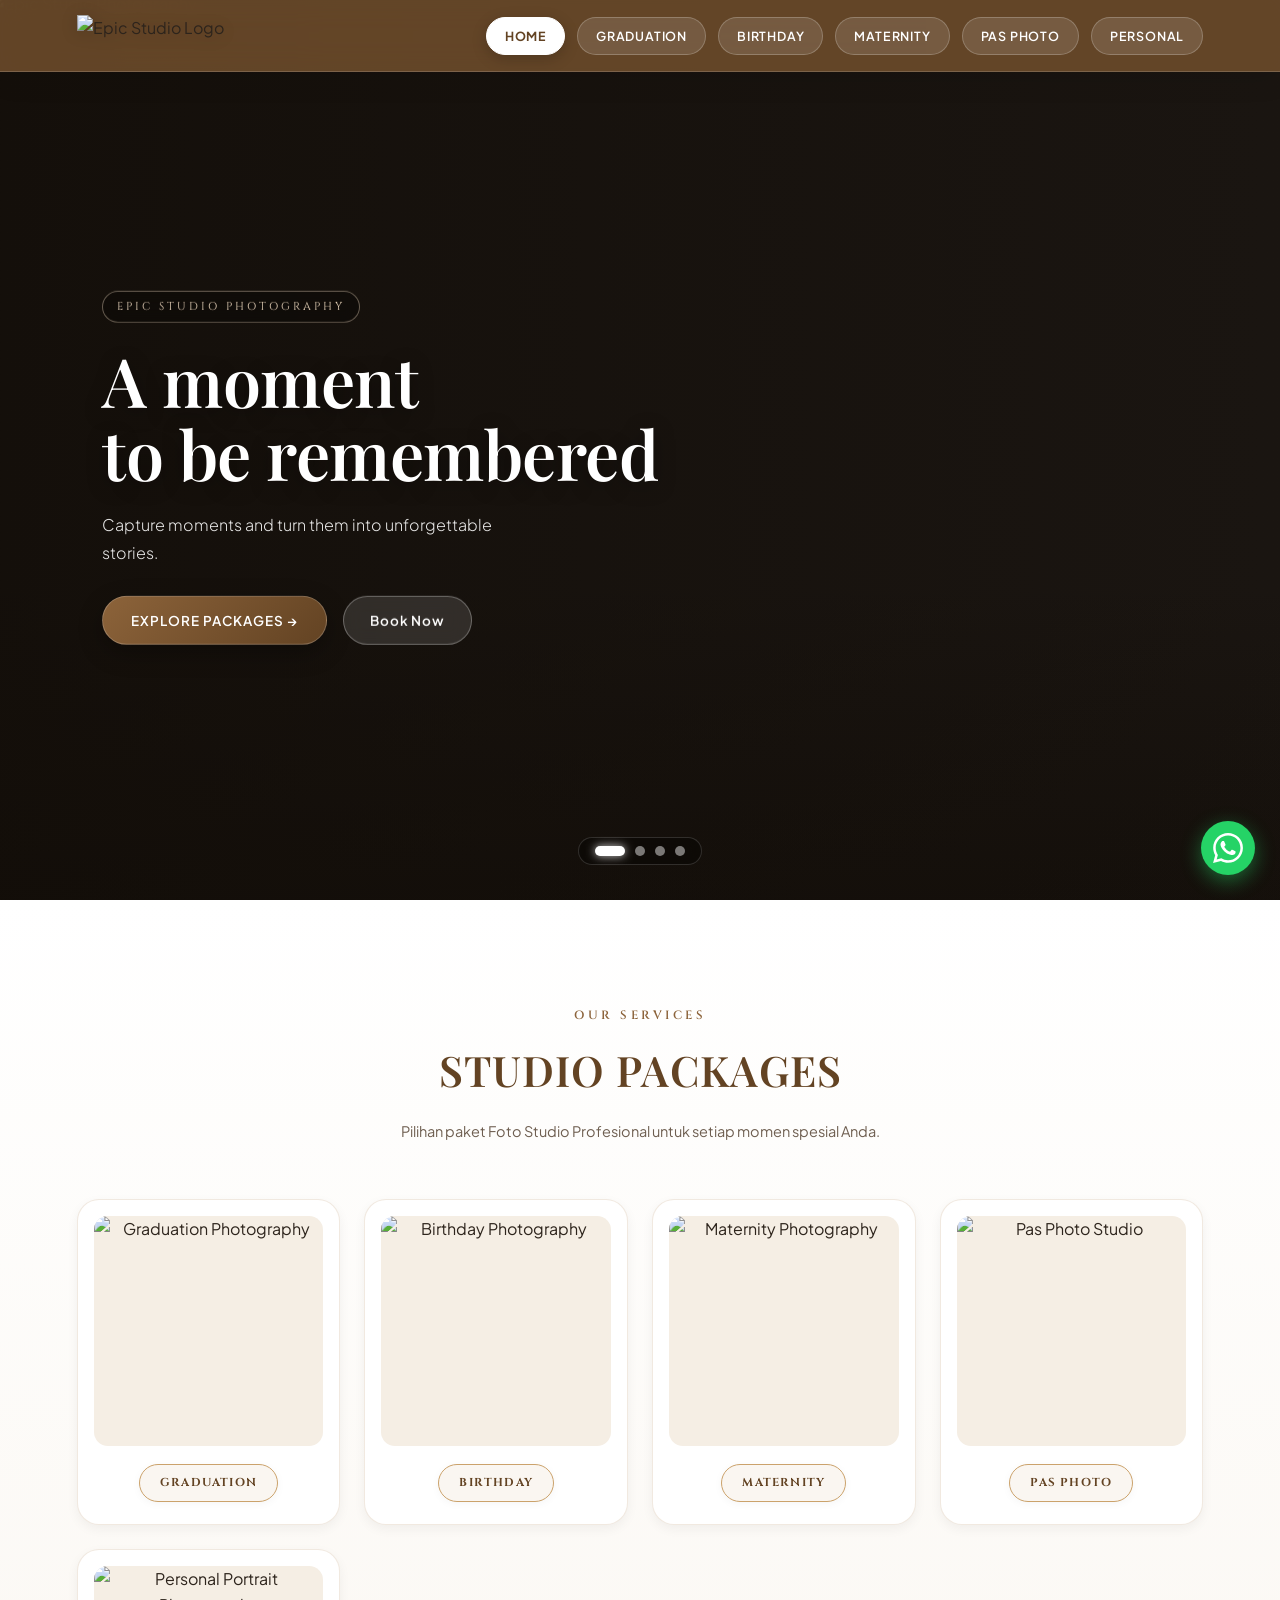
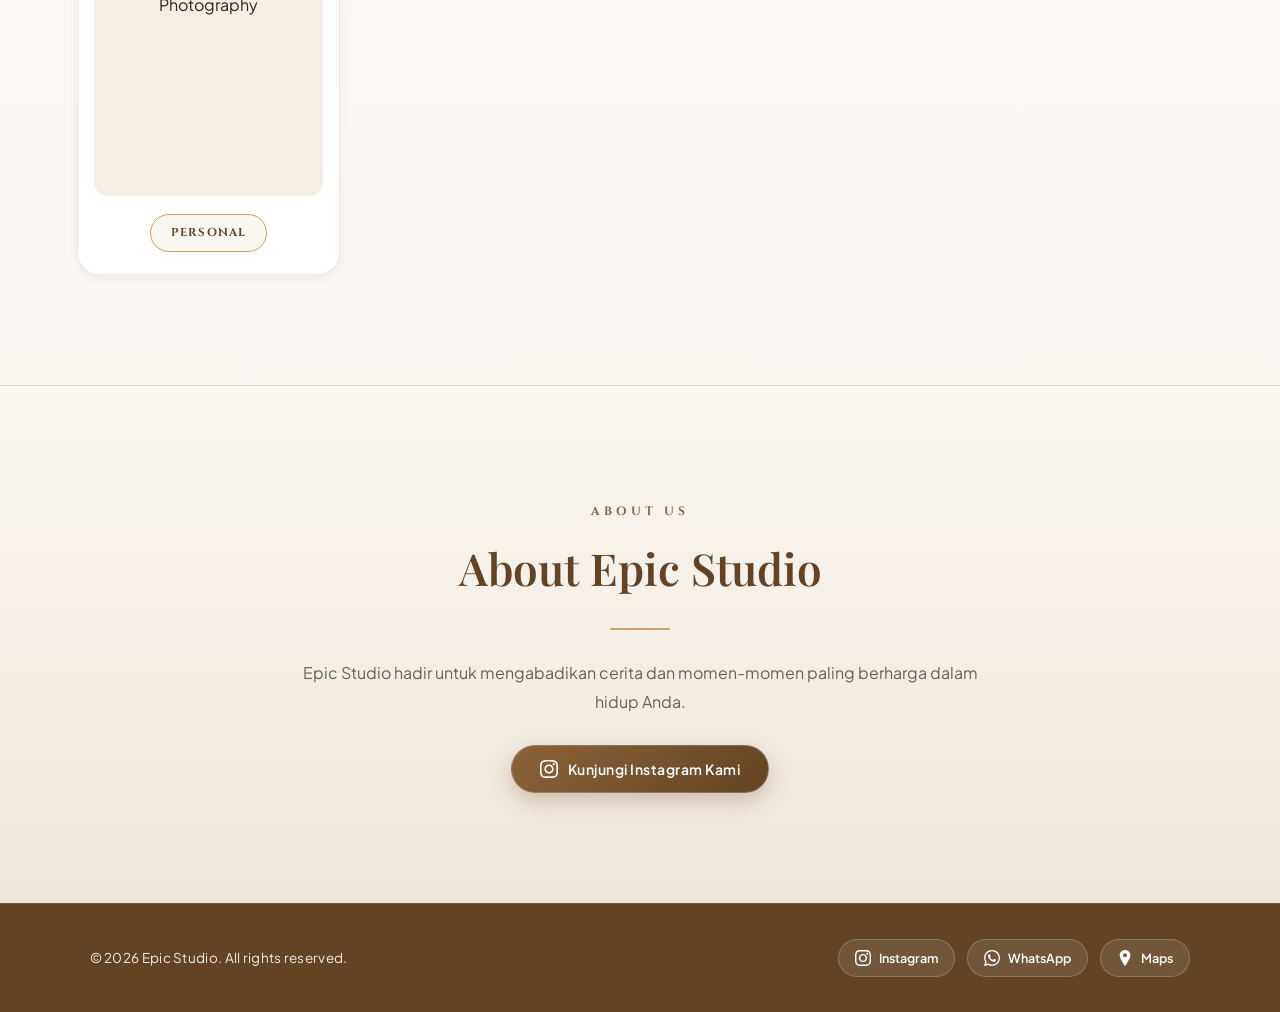
==== index.html @ cce6a560 "Add files via upload" ====
﻿<!DOCTYPE html>
<html lang="id">

<head>
    <meta charset="UTF-8">
    <meta name="viewport" content="width=device-width, initial-scale=1.0">
    <meta name="google-site-verification" content="aX9YsaEsl6pCeYQl7fsDy3lhD_GGkfgKErRzIYAgVcs" />
    <title>Epic Studio — Timeless Photography & Portraits</title>

    <!-- Google Fonts -->
    <link rel="preconnect" href="https://fonts.googleapis.com">
    <link rel="preconnect" href="https://fonts.gstatic.com" crossorigin>
    <link href="https://fonts.googleapis.com/css2?family=Cinzel:wght@400;600;700&family=Playfair+Display:ital,wght@0,400;0,600;0,700;1,400&family=Plus+Jakarta+Sans:wght@300;400;500;600;700&display=swap" rel="stylesheet">

    <link rel="stylesheet" href="style.css">
</head>

<body>

    <!-- ================= HEADER / TASKBAR ================= -->
    <header class="header" id="mainHeader">

        <div class="logo">
            <a href="index.html"><img src="source/putih.png" alt="Epic Studio Logo"></a>
        </div>

        <button class="menu-toggle" id="menuToggle" aria-label="Toggle navigation" aria-expanded="false">
            <span class="bar"></span>
            <span class="bar"></span>
            <span class="bar"></span>
        </button>

        <nav class="nav" id="mainNav">
            <a href="index.html" class="active">Home</a>
            <a href="graduation.html">Graduation</a>
            <a href="birthday.html">Birthday</a>
            <a href="maternity.html">Maternity</a>
            <a href="pasphoto.html">Pas Photo</a>
            <a href="personal.html">Personal</a>
        </nav>

    </header>


    <!-- ================= HERO SLIDER ================= -->
    <section class="hero" id="home">

        <div class="slider" id="slider">

            <!-- SLIDE 1 -->
            <div class="slide">
                <img src="source/1.JPG" alt="Epic Studio Photography">
                <div class="hero-content">
                    <span class="hero-badge">Epic Studio Photography</span>
                    <h1>A moment<br>to be remembered</h1>
                    <p>Capture moments and turn them into unforgettable stories.</p>
                    <div class="hero-actions">
                        <a href="#packages" class="btn-hero-primary">Explore Packages →</a>
                        <a href="https://wa.me/6289503138142" target="_blank" rel="noopener noreferrer" class="btn-hero-secondary">Book Now</a>
                    </div>
                </div>
            </div>

            <!-- SLIDE 2 -->
            <div class="slide">
                <img src="source/2.jpg" alt="Wedding & Maternity Photography">
                <div class="hero-content">
                    <span class="hero-badge">Epic Studio Photography</span>
                    <h1>Your <br>beautiful moments <br>will be captured.</h1>
                    <p>Moments one doesn't want to forget.</p>
                    <div class="hero-actions">
                        <a href="#packages" class="btn-hero-primary">Explore Packages →</a>
                        <a href="https://wa.me/6289503138142" target="_blank" rel="noopener noreferrer" class="btn-hero-secondary">Book Now</a>
                    </div>
                </div>
            </div>

            <!-- SLIDE 3 -->
            <div class="slide">
                <img src="source/3.jpg" alt="Family & Birthday Photography">
                <div class="hero-content">
                    <span class="hero-badge">Epic Studio Photography</span>
                    <h1>Every Moment<br>Has A Story</h1>
                    <p>Turn your moments into an unforgettable story.</p>
                    <div class="hero-actions">
                        <a href="#packages" class="btn-hero-primary">Explore Packages →</a>
                        <a href="https://wa.me/6289503138142" target="_blank" rel="noopener noreferrer" class="btn-hero-secondary">Book Now</a>
                    </div>
                </div>
            </div>

            <!-- SLIDE 4 -->
            <div class="slide">
                <img src="source/wisuda/2.jpg" alt="Graduation & Group Photography">
                <div class="hero-content">
                    <span class="hero-badge">Epic Studio Photography</span>
                    <h1>Memories<br>that will <br>last forever</h1>
                    <p>Capture every meaningful event perfectly.</p>
                    <div class="hero-actions">
                        <a href="#packages" class="btn-hero-primary">Explore Packages →</a>
                        <a href="https://wa.me/6289503138142" target="_blank" rel="noopener noreferrer" class="btn-hero-secondary">Book Now</a>
                    </div>
                </div>
            </div>

        </div>

        <!-- SLIDER DOTS -->
        <div class="dots">
            <button class="dot active" onclick="goToSlide(0)" aria-label="Slide 1"></button>
            <button class="dot" onclick="goToSlide(1)" aria-label="Slide 2"></button>
            <button class="dot" onclick="goToSlide(2)" aria-label="Slide 3"></button>
            <button class="dot" onclick="goToSlide(3)" aria-label="Slide 4"></button>
        </div>

    </section>


    <!-- ================= STUDIO PACKAGES ================= -->
    <section class="packages" id="packages">

        <div class="section-header">
            <span class="section-tag">Our Services</span>
            <h2 class="section-title">STUDIO PACKAGES</h2>
            <p class="section-desc">Pilihan paket Foto Studio Profesional untuk setiap momen spesial Anda.</p>
        </div>

        <div class="package-grid">

            <!-- 1. GRADUATION -->
            <a href="graduation.html" class="package-card">
                <div class="package-image">
                    <img src="source/GRADUATION/1.jpg" alt="Graduation Photography">
                </div>
                <span class="package-name">GRADUATION</span>
            </a>

            <!-- 2. BIRTHDAY -->
            <a href="birthday.html" class="package-card">
                <div class="package-image">
                    <img src="source/BIRTHDAY/DSC00612.JPG" alt="Birthday Photography">
                </div>
                <span class="package-name">BIRTHDAY</span>
            </a>

            <!-- 3. MATERNITY -->
            <a href="maternity.html" class="package-card">
                <div class="package-image">
                    <img src="source/maternity/8.jpg" alt="Maternity Photography">
                </div>
                <span class="package-name">MATERNITY</span>
            </a>

            <!-- 4. PAS PHOTO -->
            <a href="pasphoto.html" class="package-card">
                <div class="package-image">
                    <img src="source/PAS PHOTO/igor merah.jpg" alt="Pas Photo Studio">
                </div>
                <span class="package-name">PAS PHOTO</span>
            </a>

            <!-- 5. PERSONAL -->
            <a href="personal.html" class="package-card">
                <div class="package-image">
                    <img src="source/PERSONAL/DSC08382.jpg" alt="Personal Portrait Photography">
                </div>
                <span class="package-name">PERSONAL</span>
            </a>

        </div>

    </section>


    <!-- ================= ABOUT ================= -->
    <section class="about" id="about">

        <span class="about-badge">About Us</span>
        <h2>About Epic Studio</h2>
        <div class="about-divider"></div>

        <p>
            Epic Studio hadir untuk mengabadikan cerita dan momen-momen paling berharga dalam hidup Anda.
        </p>

        <a href="https://www.instagram.com/epicstudiophoto/" target="_blank" rel="noopener noreferrer" class="btn-about-ig" title="Kunjungi Instagram Epic Studio">
            <svg viewBox="0 0 24 24">
                <path d="M12 2.163c3.204 0 3.584.012 4.85.07 3.252.148 4.771 1.691 4.919 4.919.058 1.265.069 1.645.069 4.849 0 3.205-.012 3.584-.069 4.849-.149 3.225-1.664 4.771-4.919 4.919-1.266.058-1.644.07-4.85.07-3.204 0-3.584-.012-4.849-.07-3.26-.149-4.771-1.699-4.919-4.92-.058-1.265-.07-1.644-.07-4.849 0-3.204.013-3.583.07-4.849.149-3.227 1.664-4.771 4.919-4.919 1.266-.057 1.645-.069 4.849-.069zm0-2.163c-3.259 0-3.667.014-4.947.072-4.358.2-6.78 2.618-6.98 6.98-.059 1.281-.073 1.689-.073 4.948 0 3.259.014 3.668.072 4.948.2 4.358 2.618 6.78 6.98 6.98 1.281.058 1.689.072 4.948.072 3.259 0 3.668-.014 4.948-.072 4.354-.2 6.782-2.618 6.979-6.98.059-1.28.073-1.689.073-4.948 0-3.259-.014-3.667-.072-4.947-.196-4.354-2.617-6.78-6.979-6.98-1.281-.059-1.69-.073-4.949-.073zm0 5.838c-3.403 0-6.162 2.759-6.162 6.162s2.759 6.163 6.162 6.163 6.162-2.759 6.162-6.163c0-3.403-2.759-6.162-6.162-6.162zm0 10.162c-2.209 0-4-1.79-4-4 0-2.209 1.791-4 4-4s4 1.791 4 4c0 2.21-1.791 4-4 4zm6.406-11.845c-.796 0-1.441.645-1.441 1.44s.645 1.44 1.441 1.44c.795 0 1.439-.645 1.439-1.44s-.644-1.44-1.439-1.44z"/>
            </svg>
            <span>Kunjungi Instagram Kami</span>
        </a>
    </section>


    <!-- ================= FOOTER ================= -->
    <footer id="contact">

        <div class="footer-copy">
            © 2026 Epic Studio. All rights reserved.
        </div>

        <div class="footer-socials">
            <a href="https://www.instagram.com/epicstudiophoto/" target="_blank" rel="noopener noreferrer" class="footer-link" title="Kunjungi Instagram Epic Studio">
                <svg class="footer-icon" viewBox="0 0 24 24">
                    <path d="M12 2.163c3.204 0 3.584.012 4.85.07 3.252.148 4.771 1.691 4.919 4.919.058 1.265.069 1.645.069 4.849 0 3.205-.012 3.584-.069 4.849-.149 3.225-1.664 4.771-4.919 4.919-1.266.058-1.644.07-4.85.07-3.204 0-3.584-.012-4.849-.07-3.26-.149-4.771-1.699-4.919-4.92-.058-1.265-.07-1.644-.07-4.849 0-3.204.013-3.583.07-4.849.149-3.227 1.664-4.771 4.919-4.919 1.266-.057 1.645-.069 4.849-.069zm0-2.163c-3.259 0-3.667.014-4.947.072-4.358.2-6.78 2.618-6.98 6.98-.059 1.281-.073 1.689-.073 4.948 0 3.259.014 3.668.072 4.948.2 4.358 2.618 6.78 6.98 6.98 1.281.058 1.689.072 4.948.072 3.259 0 3.668-.014 4.948-.072 4.354-.2 6.782-2.618 6.979-6.98.059-1.28.073-1.689.073-4.948 0-3.259-.014-3.667-.072-4.947-.196-4.354-2.617-6.78-6.979-6.98-1.281-.059-1.69-.073-4.949-.073zm0 5.838c-3.403 0-6.162 2.759-6.162 6.162s2.759 6.163 6.162 6.163 6.162-2.759 6.162-6.163c0-3.403-2.759-6.162-6.162-6.162zm0 10.162c-2.209 0-4-1.79-4-4 0-2.209 1.791-4 4-4s4 1.791 4 4c0 2.21-1.791 4-4 4zm6.406-11.845c-.796 0-1.441.645-1.441 1.44s.645 1.44 1.441 1.44c.795 0 1.439-.645 1.439-1.44s-.644-1.44-1.439-1.44z"/>
                </svg>
                <span>Instagram</span>
            </a>

            <a href="https://wa.me/6289503138142" target="_blank" rel="noopener noreferrer" class="footer-link" title="Chat WhatsApp Epic Studio">
                <svg class="footer-icon" viewBox="0 0 24 24">
                    <path d="M.057 24l1.687-6.163c-1.041-1.804-1.588-3.849-1.587-5.946.003-6.556 5.338-11.891 11.893-11.891 3.181.001 6.167 1.24 8.413 3.488 2.245 2.248 3.481 5.236 3.48 8.414-.003 6.557-5.338 11.892-11.893 11.892-1.99-.001-3.951-.5-5.688-1.448l-6.305 1.654zm6.597-3.807c1.676.995 3.276 1.591 5.392 1.592 5.448 0 9.886-4.434 9.889-9.885.002-5.462-4.415-9.89-9.881-9.892-5.452 0-9.887 4.434-9.889 9.884-.001 2.225.651 3.891 1.746 5.634l-.999 3.648 3.742-.981zm11.387-5.464c-.074-.124-.272-.198-.57-.347-.297-.149-1.758-.868-2.031-.967-.272-.099-.47-.149-.669.149-.198.297-.768.967-.941 1.165-.173.198-.347.223-.644.074-.297-.149-1.255-.462-2.39-1.475-.883-.788-1.48-1.761-1.653-2.059-.173-.297-.018-.458.13-.606.134-.133.297-.347.446-.521.151-.172.2-.296.3-.495.099-.198.05-.372-.025-.521-.075-.148-.669-1.611-.916-2.206-.242-.579-.487-.501-.669-.51l-.57-.01c-.198 0-.52.074-.792.372s-1.04 1.016-1.04 2.479 1.065 2.876 1.213 3.074c.149.198 2.095 3.2 5.076 4.487.709.306 1.263.489 1.694.626.712.226 1.36.194 1.872.118.571-.085 1.758-.719 2.006-1.413.248-.695.248-1.29.173-1.414z"/>
                </svg>
                <span>WhatsApp</span>
            </a>

            <a href="https://maps.google.com/?q=Epic+Studio" target="_blank" rel="noopener noreferrer" class="footer-link" title="Lihat Lokasi di Google Maps">
                <svg class="footer-icon" viewBox="0 0 24 24">
                    <path d="M12 0C7.802 0 4 3.403 4 7.602c0 4.885 7.031 15.197 7.33 15.628.172.247.449.395.745.395s.573-.148.745-.395c.299-.431 7.33-10.743 7.33-15.628C20 3.403 16.198 0 12 0zm0 11c-1.657 0-3-1.343-3-3s1.343-3 3-3 3 1.343 3 3-1.343 3-3 3z"/>
                </svg>
                <span>Maps</span>
            </a>
        </div>

    </footer>


    <!-- ================= FLOATING WHATSAPP BUTTON ================= -->
    <a href="https://wa.me/6289503138142" target="_blank" rel="noopener noreferrer" class="floating-wa" title="Hubungi Kami via WhatsApp">
        <svg viewBox="0 0 24 24">
            <path d="M.057 24l1.687-6.163c-1.041-1.804-1.588-3.849-1.587-5.946.003-6.556 5.338-11.891 11.893-11.891 3.181.001 6.167 1.24 8.413 3.488 2.245 2.248 3.481 5.236 3.48 8.414-.003 6.557-5.338 11.892-11.893 11.892-1.99-.001-3.951-.5-5.688-1.448l-6.305 1.654zm6.597-3.807c1.676.995 3.276 1.591 5.392 1.592 5.448 0 9.886-4.434 9.889-9.885.002-5.462-4.415-9.89-9.881-9.892-5.452 0-9.887 4.434-9.889 9.884-.001 2.225.651 3.891 1.746 5.634l-.999 3.648 3.742-.981zm11.387-5.464c-.074-.124-.272-.198-.57-.347-.297-.149-1.758-.868-2.031-.967-.272-.099-.47-.149-.669.149-.198.297-.768.967-.941 1.165-.173.198-.347.223-.644.074-.297-.149-1.255-.462-2.39-1.475-.883-.788-1.48-1.761-1.653-2.059-.173-.297-.018-.458.13-.606.134-.133.297-.347.446-.521.151-.172.2-.296.3-.495.099-.198.05-.372-.025-.521-.075-.148-.669-1.611-.916-2.206-.242-.579-.487-.501-.669-.51l-.57-.01c-.198 0-.52.074-.792.372s-1.04 1.016-1.04 2.479 1.065 2.876 1.213 3.074c.149.198 2.095 3.2 5.076 4.487.709.306 1.263.489 1.694.626.712.226 1.36.194 1.872.118.571-.085 1.758-.719 2.006-1.413.248-.695.248-1.29.173-1.414z"/>
        </svg>
    </a>


    <!-- JAVASCRIPT -->
    <script src="script.js"></script>

</body>

</html>
---- style.css ----
/* ==========================================================================
   EPIC STUDIO - LUXURY PHOTOGRAPHY PORTFOLIO & STUDIO WEBSITE
   Modern, Clean, Elegant & Responsive Design System
   ========================================================================== */

@import url('https://fonts.googleapis.com/css2?family=Cinzel:wght@400;500;600;700;800&family=Playfair+Display:ital,wght@0,400;0,500;0,600;0,700;1,400&family=Plus+Jakarta+Sans:wght@300;400;500;600;700;800&display=swap');

/* ==========================================================================
   1. CSS VARIABLES & RESET
   ========================================================================== */

:root {
    --primary-color: #8c633a;
    --primary-dark: #634323;
    --primary-light: #b08455;
    --accent-gold: #cba26b;
    --accent-gold-light: #eedac0;
    
    --bg-dark: #1b1612;
    --bg-light: #faf7f2;
    --bg-card: #f5eee4;
    --bg-card-hover: #ebe0d2;
    
    --text-primary: #2d241c;
    --text-secondary: #6e5e50;
    --text-muted: #968677;
    --text-white: #ffffff;
    
    --font-heading: 'Playfair Display', Georgia, serif;
    --font-serif-accent: 'Cinzel', Georgia, serif;
    --font-body: 'Plus Jakarta Sans', -apple-system, BlinkMacSystemFont, 'Segoe UI', Roboto, sans-serif;
    
    --header-height: 72px;
    --radius-sm: 8px;
    --radius-md: 14px;
    --radius-lg: 22px;
    --radius-pill: 50px;
    
    --shadow-sm: 0 4px 12px rgba(0, 0, 0, 0.05);
    --shadow-md: 0 8px 24px rgba(0, 0, 0, 0.08);
    --shadow-lg: 0 16px 40px rgba(100, 68, 36, 0.14);
    --shadow-glow: 0 0 25px rgba(203, 162, 107, 0.35);
    
    --transition-fast: 0.2s cubic-bezier(0.4, 0, 0.2, 1);
    --transition-base: 0.35s cubic-bezier(0.4, 0, 0.2, 1);
    --transition-slow: 0.6s cubic-bezier(0.4, 0, 0.2, 1);
}

*, *::before, *::after {
    margin: 0;
    padding: 0;
    box-sizing: border-box;
}

html {
    scroll-behavior: smooth;
    font-size: 16px;
}

body {
    font-family: var(--font-body);
    background-color: #ffffff;
    color: var(--text-primary);
    line-height: 1.6;
    overflow-x: hidden;
    -webkit-font-smoothing: antialiased;
    -moz-osx-font-smoothing: grayscale;
}

img {
    max-width: 100%;
    height: auto;
    display: block;
}

a {
    color: inherit;
    text-decoration: none;
}

/* ==========================================================================
   2. HEADER & NAVIGATION (TASKBAR)
   ========================================================================== */

.header {
    position: fixed;
    top: 0;
    left: 0;
    width: 100%;
    height: var(--header-height);
    z-index: 1000;
    display: flex;
    align-items: center;
    justify-content: space-between;
    padding: 0 6%;
    background: rgba(110, 77, 44, 0.88);
    backdrop-filter: blur(16px) saturate(180%);
    -webkit-backdrop-filter: blur(16px) saturate(180%);
    border-bottom: 1px solid rgba(255, 255, 255, 0.16);
    box-shadow: 0 4px 30px rgba(0, 0, 0, 0.12);
    transition: background var(--transition-base), height var(--transition-base), box-shadow var(--transition-base);
}

.header.scrolled {
    background: rgba(90, 60, 32, 0.96);
    height: 64px;
    box-shadow: 0 6px 35px rgba(0, 0, 0, 0.2);
}

.logo {
    display: flex;
    align-items: center;
    height: 100%;
}

.logo a {
    display: flex;
    align-items: center;
    transition: transform var(--transition-fast), opacity var(--transition-fast);
}

.logo a:hover {
    transform: scale(1.04);
    opacity: 0.92;
}

.logo img {
    height: 42px;
    width: auto;
    object-fit: contain;
    filter: drop-shadow(0 2px 8px rgba(0, 0, 0, 0.15));
}

/* DESKTOP NAV PILLS */
.nav {
    display: flex;
    align-items: center;
    gap: 12px;
}

.nav a {
    color: var(--text-white);
    text-decoration: none;
    font-family: var(--font-body);
    font-size: 12.5px;
    font-weight: 600;
    letter-spacing: 0.8px;
    text-transform: uppercase;
    padding: 8px 18px;
    border-radius: var(--radius-pill);
    background: rgba(255, 255, 255, 0.12);
    border: 1px solid rgba(255, 255, 255, 0.22);
    transition: all var(--transition-base);
    display: inline-flex;
    align-items: center;
    justify-content: center;
    position: relative;
}

.nav a:hover {
    background: rgba(255, 255, 255, 0.26);
    border-color: rgba(255, 255, 255, 0.5);
    transform: translateY(-2px);
    box-shadow: 0 6px 16px rgba(0, 0, 0, 0.15);
    color: #ffffff;
}

.nav a.active {
    background: #ffffff;
    color: var(--primary-dark);
    border-color: #ffffff;
    box-shadow: 0 4px 15px rgba(0, 0, 0, 0.18);
    font-weight: 700;
}

/* HAMBURGER TOGGLE BUTTON */
.menu-toggle {
    display: none;
    flex-direction: column;
    justify-content: space-between;
    width: 30px;
    height: 22px;
    background: transparent;
    border: none;
    cursor: pointer;
    padding: 0;
    z-index: 1010;
}

.menu-toggle .bar {
    width: 100%;
    height: 2.5px;
    background-color: #ffffff;
    border-radius: 3px;
    transition: transform var(--transition-base), opacity var(--transition-base), background-color var(--transition-base);
}

.menu-toggle.active .bar:nth-child(1) {
    transform: translateY(9.5px) rotate(45deg);
}

.menu-toggle.active .bar:nth-child(2) {
    opacity: 0;
    transform: translateX(12px);
}

.menu-toggle.active .bar:nth-child(3) {
    transform: translateY(-9.5px) rotate(-45deg);
}

/* ==========================================================================
   3. HERO SLIDER (HOME PAGE)
   ========================================================================== */

.hero {
    position: relative;
    width: 100%;
    height: 100vh;
    min-height: 650px;
    overflow: hidden;
    background-color: var(--bg-dark);
}

.slider {
    display: flex;
    width: 100%;
    height: 100%;
    transition: transform 0.9s cubic-bezier(0.65, 0, 0.35, 1);
    touch-action: pan-y;
}

.slide {
    position: relative;
    min-width: 100%;
    height: 100%;
    overflow: hidden;
}

.slide img {
    width: 100%;
    height: 100%;
    object-fit: cover;
    object-position: center;
    transform: scale(1.02);
    transition: transform 6s ease-out;
}

.slide.active img {
    transform: scale(1.08);
}

.slide::after {
    content: "";
    position: absolute;
    inset: 0;
    background: linear-gradient(
        90deg,
        rgba(18, 13, 8, 0.78) 0%,
        rgba(18, 13, 8, 0.45) 45%,
        rgba(18, 13, 8, 0.1) 100%
    ),
    linear-gradient(
        0deg,
        rgba(18, 13, 8, 0.65) 0%,
        transparent 35%
    );
}

.hero-content {
    position: absolute;
    z-index: 10;
    left: 8%;
    top: 52%;
    transform: translateY(-50%);
    color: var(--text-white);
    max-width: 560px;
}

.hero-badge {
    display: inline-block;
    font-family: var(--font-serif-accent);
    font-size: 11px;
    letter-spacing: 3px;
    text-transform: uppercase;
    color: var(--accent-gold-light);
    border: 1px solid rgba(238, 218, 192, 0.4);
    padding: 6px 14px;
    border-radius: var(--radius-pill);
    margin-bottom: 20px;
    background: rgba(0, 0, 0, 0.25);
    backdrop-filter: blur(8px);
}

.hero-content h1 {
    font-family: var(--font-heading);
    font-size: clamp(34px, 5.5vw, 68px);
    line-height: 1.08;
    font-weight: 600;
    margin-bottom: 22px;
    letter-spacing: -0.5px;
    text-shadow: 0 4px 20px rgba(0, 0, 0, 0.35);
}

.hero-content p {
    font-family: var(--font-body);
    font-size: clamp(14px, 1.6vw, 16px);
    line-height: 1.7;
    color: rgba(255, 255, 255, 0.9);
    max-width: 440px;
    margin-bottom: 30px;
    font-weight: 300;
}

.hero-actions {
    display: flex;
    align-items: center;
    gap: 16px;
    flex-wrap: wrap;
}

.btn-hero-primary {
    display: inline-flex;
    align-items: center;
    gap: 10px;
    background: linear-gradient(135deg, var(--primary-color) 0%, var(--primary-dark) 100%);
    color: #ffffff;
    font-family: var(--font-body);
    font-size: 13.5px;
    font-weight: 600;
    letter-spacing: 1px;
    text-transform: uppercase;
    padding: 13px 28px;
    border-radius: var(--radius-pill);
    box-shadow: 0 8px 25px rgba(0, 0, 0, 0.3);
    border: 1px solid rgba(255, 255, 255, 0.2);
    transition: all var(--transition-base);
}

.btn-hero-primary:hover {
    background: linear-gradient(135deg, var(--primary-light) 0%, var(--primary-color) 100%);
    transform: translateY(-3px);
    box-shadow: 0 12px 30px rgba(140, 99, 58, 0.4);
    color: #ffffff;
}

.btn-hero-secondary {
    display: inline-flex;
    align-items: center;
    gap: 8px;
    background: rgba(255, 255, 255, 0.12);
    color: #ffffff;
    font-family: var(--font-body);
    font-size: 13.5px;
    font-weight: 600;
    letter-spacing: 0.8px;
    padding: 13px 26px;
    border-radius: var(--radius-pill);
    border: 1px solid rgba(255, 255, 255, 0.3);
    backdrop-filter: blur(10px);
    transition: all var(--transition-base);
}

.btn-hero-secondary:hover {
    background: rgba(255, 255, 255, 0.25);
    border-color: rgba(255, 255, 255, 0.6);
    transform: translateY(-3px);
    color: #ffffff;
}

/* SLIDER DOTS */
.dots {
    position: absolute;
    z-index: 20;
    bottom: 35px;
    left: 50%;
    transform: translateX(-50%);
    display: flex;
    align-items: center;
    gap: 10px;
    padding: 8px 16px;
    background: rgba(0, 0, 0, 0.3);
    backdrop-filter: blur(12px);
    border-radius: var(--radius-pill);
    border: 1px solid rgba(255, 255, 255, 0.15);
}

.dot {
    width: 10px;
    height: 10px;
    padding: 0;
    border-radius: var(--radius-pill);
    border: none;
    background: rgba(255, 255, 255, 0.45);
    cursor: pointer;
    transition: all var(--transition-base);
}

.dot.active {
    width: 30px;
    background: #ffffff;
    box-shadow: 0 0 10px rgba(255, 255, 255, 0.8);
}

/* ==========================================================================
   4. STUDIO PACKAGES SECTION (HOME)
   ========================================================================== */

.packages {
    padding: 100px 6% 110px;
    text-align: center;
    background: linear-gradient(180deg, #ffffff 0%, #faf6f0 100%);
    width: 100%;
    position: relative;
}

.section-header {
    max-width: 650px;
    margin: 0 auto 55px;
}

.section-tag {
    font-family: var(--font-serif-accent);
    font-size: 12px;
    letter-spacing: 3.5px;
    text-transform: uppercase;
    color: var(--primary-color);
    margin-bottom: 12px;
    display: inline-block;
    font-weight: 600;
}

.section-title {
    font-family: var(--font-heading);
    font-size: clamp(28px, 4vw, 42px);
    font-weight: 600;
    letter-spacing: 1px;
    color: var(--primary-dark);
    margin-bottom: 15px;
}

.section-desc {
    font-family: var(--font-body);
    font-size: 14.5px;
    color: var(--text-secondary);
    line-height: 1.7;
}

.package-grid {
    max-width: 1280px;
    margin: 0 auto;
    display: grid;
    grid-template-columns: repeat(auto-fit, minmax(210px, 1fr));
    gap: 24px;
    width: 100%;
}

.package-card {
    display: flex;
    flex-direction: column;
    align-items: center;
    text-decoration: none;
    color: inherit;
    border-radius: var(--radius-lg);
    background: #ffffff;
    padding: 16px 16px 22px;
    border: 1px solid rgba(176, 132, 85, 0.18);
    box-shadow: var(--shadow-sm);
    transition: all var(--transition-base);
    position: relative;
    overflow: hidden;
}

.package-card:hover {
    transform: translateY(-8px);
    border-color: var(--accent-gold);
    box-shadow: var(--shadow-lg);
}

.package-image {
    width: 100%;
    aspect-ratio: 1 / 1;
    border-radius: var(--radius-md);
    overflow: hidden;
    margin-bottom: 18px;
    background-color: var(--bg-card);
    position: relative;
}

.package-image img {
    width: 100%;
    height: 100%;
    object-fit: cover;
    display: block;
    transition: transform var(--transition-slow);
}

.package-card:hover .package-image img {
    transform: scale(1.09);
}

.package-image::after {
    content: "";
    position: absolute;
    inset: 0;
    background: linear-gradient(180deg, transparent 60%, rgba(30, 20, 10, 0.3) 100%);
    opacity: 0;
    transition: opacity var(--transition-base);
}

.package-card:hover .package-image::after {
    opacity: 1;
}

.package-name {
    display: inline-block;
    border: 1px solid var(--accent-gold);
    background: #faf6f1;
    border-radius: var(--radius-pill);
    padding: 9px 20px;
    font-family: var(--font-serif-accent);
    font-size: 11.5px;
    font-weight: 700;
    letter-spacing: 1.2px;
    color: var(--primary-dark);
    text-align: center;
    white-space: nowrap;
    transition: all var(--transition-base);
    box-shadow: 0 2px 8px rgba(0, 0, 0, 0.04);
}

.package-card:hover .package-name {
    background: linear-gradient(135deg, var(--primary-color) 0%, var(--primary-dark) 100%);
    border-color: var(--primary-dark);
    color: #ffffff;
    box-shadow: 0 4px 14px rgba(100, 68, 36, 0.3);
}

/* ==========================================================================
   5. ABOUT SECTION (HOME)
   ========================================================================== */

.about {
    background: linear-gradient(180deg, #faf6f0 0%, #efe7dc 100%);
    padding: 110px 10%;
    text-align: center;
    position: relative;
    border-top: 1px solid rgba(176, 132, 85, 0.15);
}

.about-badge {
    font-family: var(--font-serif-accent);
    font-size: 12px;
    letter-spacing: 4px;
    text-transform: uppercase;
    color: var(--primary-color);
    font-weight: 700;
    margin-bottom: 12px;
    display: inline-block;
}

.about h2 {
    font-family: var(--font-heading);
    font-size: clamp(30px, 4.5vw, 44px);
    font-weight: 600;
    margin-bottom: 24px;
    color: var(--primary-dark);
}

.about-divider {
    width: 60px;
    height: 2px;
    background: var(--accent-gold);
    margin: 0 auto 28px;
    border-radius: 2px;
}

.about p {
    max-width: 680px;
    margin: 0 auto 28px;
    font-family: var(--font-body);
    font-size: 16px;
    line-height: 1.85;
    color: var(--text-secondary);
    font-weight: 400;
}

.btn-about-ig {
    display: inline-flex;
    align-items: center;
    justify-content: center;
    gap: 10px;
    padding: 12px 28px;
    background: linear-gradient(135deg, var(--primary-color), var(--primary-dark));
    color: #ffffff;
    font-family: var(--font-body);
    font-size: 14px;
    font-weight: 600;
    letter-spacing: 0.5px;
    text-decoration: none;
    border-radius: var(--radius-pill);
    box-shadow: 0 8px 22px rgba(110, 77, 44, 0.28);
    transition: all var(--transition-base);
    border: 1px solid rgba(255, 255, 255, 0.2);
}

.btn-about-ig svg {
    width: 18px;
    height: 18px;
    fill: #ffffff;
    transition: transform var(--transition-fast);
}

.btn-about-ig:hover {
    background: linear-gradient(135deg, var(--primary-light), var(--primary-color));
    transform: translateY(-3px);
    box-shadow: 0 12px 28px rgba(110, 77, 44, 0.4);
    color: #ffffff;
}

.btn-about-ig:hover svg {
    transform: scale(1.15);
}

.about-features {
    display: flex;
    justify-content: center;
    align-items: center;
    gap: 20px;
    flex-wrap: wrap;
    margin-top: 25px;
}

.about-feature-item {
    display: flex;
    align-items: center;
    gap: 8px;
    font-family: var(--font-body);
    font-size: 13.5px;
    font-weight: 600;
    color: var(--primary-dark);
    padding: 8px 18px;
    background: rgba(255, 255, 255, 0.7);
    border-radius: var(--radius-pill);
    border: 1px solid rgba(176, 132, 85, 0.25);
    box-shadow: var(--shadow-sm);
}

/* ==========================================================================
   6. FOOTER & CONTACT
   ========================================================================== */

footer {
    background: var(--primary-dark);
    color: var(--text-white);
    padding: 35px 7%;
    display: flex;
    justify-content: space-between;
    align-items: center;
    font-family: var(--font-body);
    font-size: 13.5px;
    flex-wrap: wrap;
    gap: 20px;
    border-top: 1px solid rgba(255, 255, 255, 0.1);
}

.footer-copy {
    opacity: 0.9;
    font-weight: 400;
    letter-spacing: 0.3px;
}

.footer-socials {
    display: flex;
    align-items: center;
    gap: 12px;
    flex-wrap: wrap;
}

.footer-link {
    display: inline-flex;
    align-items: center;
    gap: 8px;
    color: #ffffff;
    text-decoration: none;
    font-size: 12.5px;
    font-weight: 600;
    padding: 8px 16px;
    border-radius: var(--radius-pill);
    background: rgba(255, 255, 255, 0.1);
    border: 1px solid rgba(255, 255, 255, 0.2);
    transition: all var(--transition-base);
}

.footer-link:hover {
    background: rgba(255, 255, 255, 0.25);
    border-color: rgba(255, 255, 255, 0.5);
    transform: translateY(-2px);
    box-shadow: 0 4px 14px rgba(0, 0, 0, 0.2);
    color: #ffffff;
}

.footer-icon {
    width: 16px;
    height: 16px;
    fill: currentColor;
    display: block;
    flex-shrink: 0;
}

/* ==========================================================================
   7. PRICING PAGES (GRADUATION, MATERNITY, SMASHCAKE)
   ========================================================================== */

.pricing-container {
    padding: calc(var(--header-height) + 50px) 6% 80px;
    max-width: 1200px;
    margin: 0 auto;
    text-align: center;
}

.page-tag {
    font-family: var(--font-serif-accent);
    font-size: 12px;
    letter-spacing: 4px;
    text-transform: uppercase;
    color: var(--primary-color);
    font-weight: 700;
    margin-bottom: 8px;
    display: inline-block;
}

.page-title {
    font-family: var(--font-heading);
    font-size: clamp(28px, 4vw, 40px);
    letter-spacing: 1.5px;
    color: var(--primary-dark);
    text-transform: uppercase;
    font-weight: 600;
    margin-bottom: 5px;
}

.page-subtitle {
    font-family: var(--font-serif-accent);
    font-size: 15px;
    letter-spacing: 4px;
    color: var(--primary-light);
    margin-bottom: 45px;
    font-weight: 600;
    text-transform: uppercase;
}

/* ==========================================================================
   7. PRICING PAGES (GRADUATION, MATERNITY, SMASHCAKE)
   ========================================================================== */

.pricing-container {
    padding: calc(var(--header-height) + 50px) 6% 80px;
    max-width: 1200px;
    margin: 0 auto;
    text-align: center;
}

.page-tag {
    font-family: var(--font-serif-accent);
    font-size: 12px;
    letter-spacing: 4px;
    text-transform: uppercase;
    color: var(--primary-color);
    font-weight: 700;
    margin-bottom: 8px;
    display: inline-block;
}

.page-title {
    font-family: var(--font-heading);
    font-size: clamp(28px, 4vw, 40px);
    letter-spacing: 1.5px;
    color: var(--primary-dark);
    text-transform: uppercase;
    font-weight: 600;
    margin-bottom: 5px;
}

.page-subtitle {
    font-family: var(--font-serif-accent);
    font-size: 15px;
    letter-spacing: 4px;
    color: var(--primary-light);
    margin-bottom: 45px;
    font-weight: 600;
    text-transform: uppercase;
}

.pricing-grid {
    display: grid;
    grid-template-columns: repeat(3, 1fr);
    gap: 28px;
    margin-bottom: 50px;
}

.price-card {
    background: linear-gradient(145deg, #ffffff 0%, #f7f2eb 100%);
    border: 1px solid rgba(176, 132, 85, 0.22);
    border-radius: var(--radius-lg);
    padding: 24px 22px 28px;
    display: flex;
    flex-direction: column;
    align-items: center;
    justify-content: space-between;
    color: var(--text-primary);
    box-shadow: var(--shadow-sm);
    transition: all var(--transition-base);
    position: relative;
    overflow: hidden;
}

.price-card:hover {
    transform: translateY(-6px);
    border-color: var(--primary-color);
    box-shadow: var(--shadow-lg);
}

/* COVER GAMBAR SAMPUL PAKET */
.price-card-img {
    width: 100%;
    height: 200px;
    border-radius: var(--radius-md);
    overflow: hidden;
    margin-bottom: 18px;
    background-color: #ede5da;
    position: relative;
    box-shadow: 0 4px 14px rgba(0, 0, 0, 0.08);
}

.price-card-img img {
    width: 100%;
    height: 100%;
    object-fit: cover;
    object-position: center 20%;
    display: block;
    transition: transform var(--transition-slow);
}

.price-card:hover .price-card-img img {
    transform: scale(1.08);
}

.price-card-body {
    width: 100%;
    display: flex;
    flex-direction: column;
    align-items: center;
    flex-grow: 1;
}

.price-card h3 {
    font-family: var(--font-serif-accent);
    font-size: 21px;
    letter-spacing: 2.5px;
    margin-bottom: 6px;
    font-weight: 700;
    color: var(--primary-dark);
}

.price-card .price {
    font-family: var(--font-body);
    font-size: 19px;
    font-weight: 800;
    color: var(--primary-color);
    margin-bottom: 18px;
    letter-spacing: 0.5px;
    padding-bottom: 12px;
    border-bottom: 1px solid rgba(176, 132, 85, 0.2);
    width: 100%;
    text-align: center;
}

.price-card.highlight-card {
    background: linear-gradient(145deg, #fffdfa 0%, #f6ecdc 100%);
    border: 2px solid var(--accent-gold);
    box-shadow: var(--shadow-md), 0 0 20px rgba(203, 162, 107, 0.15);
}

.price-card.highlight-card::before {
    content: "⭐ RECOMMENDED";
    position: absolute;
    top: 12px;
    right: -32px;
    background: linear-gradient(135deg, var(--primary-color), var(--primary-dark));
    color: #ffffff;
    font-size: 9px;
    font-weight: 800;
    letter-spacing: 1px;
    padding: 4px 35px;
    transform: rotate(45deg);
    box-shadow: 0 2px 6px rgba(0, 0, 0, 0.2);
    z-index: 5;
}

.price-card .card-subtitle {
    font-family: var(--font-heading);
    font-size: 15px;
    line-height: 1.5;
    margin: 10px 0 14px;
    letter-spacing: 1px;
    color: var(--text-secondary);
    text-align: center;
}

.price-card .big-price {
    font-size: 23px;
    margin-top: 5px;
    color: var(--primary-dark);
}

.price-card ul {
    list-style: none;
    padding: 0;
    margin: 0 0 15px;
    width: 100%;
    text-align: left;
    flex-grow: 1;
}

.price-card ul li {
    font-family: var(--font-body);
    font-size: 13px;
    line-height: 1.7;
    color: var(--text-secondary);
    display: flex;
    align-items: center;
    margin-bottom: 7px;
}

.price-card ul li::before {
    content: "✓";
    display: inline-flex;
    align-items: center;
    justify-content: center;
    width: 17px;
    height: 17px;
    border-radius: 50%;
    background: rgba(140, 99, 58, 0.12);
    color: var(--primary-color);
    font-size: 10.5px;
    font-weight: 800;
    margin-right: 9px;
    flex-shrink: 0;
}

.additional-list li {
    display: flex;
    justify-content: space-between;
    width: 100%;
    margin-bottom: 10px;
    font-size: 13px !important;
}

.additional-list li::before {
    display: none !important;
}

.additional-list li span {
    color: var(--text-secondary);
}

.additional-list li strong {
    color: var(--primary-dark);
    font-weight: 700;
}

/* TOMBOL BOOK NOW DI SETIAP KARTU PAKET */
.btn-card-book {
    display: inline-flex;
    align-items: center;
    justify-content: center;
    gap: 8px;
    width: 100%;
    margin-top: 14px;
    padding: 12px 18px;
    border-radius: var(--radius-pill);
    background: linear-gradient(135deg, var(--primary-color) 0%, var(--primary-dark) 100%);
    color: #ffffff;
    font-family: var(--font-body);
    font-size: 12px;
    font-weight: 700;
    letter-spacing: 1.2px;
    text-transform: uppercase;
    text-decoration: none;
    box-shadow: 0 6px 18px rgba(110, 77, 44, 0.25);
    border: 1px solid rgba(255, 255, 255, 0.2);
    transition: all var(--transition-base);
}

.btn-card-book:hover {
    background: linear-gradient(135deg, var(--primary-light) 0%, var(--primary-color) 100%);
    transform: translateY(-2px);
    box-shadow: 0 8px 24px rgba(110, 77, 44, 0.38);
    color: #ffffff;
}

.btn-card-book svg {
    width: 15px;
    height: 15px;
    fill: currentColor;
}

.price-card.highlight-card .btn-card-book {
    background: linear-gradient(135deg, #a87944 0%, #684523 100%);
    box-shadow: 0 6px 20px rgba(168, 121, 68, 0.35);
}

.booking-action {
    margin-top: 40px;
}

.btn-book {
    display: inline-flex;
    align-items: center;
    gap: 12px;
    background: linear-gradient(135deg, var(--primary-color) 0%, var(--primary-dark) 100%);
    color: #ffffff;
    padding: 16px 48px;
    border-radius: var(--radius-pill);
    text-decoration: none;
    font-family: var(--font-body);
    font-size: 14.5px;
    font-weight: 700;
    letter-spacing: 2px;
    box-shadow: 0 10px 28px rgba(110, 77, 44, 0.3);
    border: 1px solid rgba(255, 255, 255, 0.25);
    transition: all var(--transition-base);
}

.btn-book:hover {
    background: linear-gradient(135deg, var(--primary-light) 0%, var(--primary-color) 100%);
    transform: translateY(-3px);
    box-shadow: 0 14px 35px rgba(110, 77, 44, 0.45);
    color: #ffffff;
}

/* ==========================================================================
   8. SHOWCASE & PRICING PAGES (BIRTHDAY, MATERNITY, PAS PHOTO, PERSONAL)
   ========================================================================== */

.birthday-container,
.maternity-container,
.pasphoto-container,
.personal-container {
    padding: calc(var(--header-height) + 40px) 6% 70px;
    max-width: 1180px;
    margin: 0 auto;
    display: flex;
    flex-direction: column;
    align-items: center;
    text-align: center;
    gap: 45px;
}

.birthday-gallery-wrapper,
.maternity-gallery-wrapper,
.pasphoto-gallery-wrapper,
.personal-gallery-wrapper {
    width: 100%;
    max-width: 950px;
    text-align: center;
    position: relative;
}

.birthday-title,
.maternity-title,
.pasphoto-title,
.personal-title {
    font-family: var(--font-heading);
    font-size: clamp(30px, 4vw, 42px);
    letter-spacing: 3px;
    color: var(--primary-dark);
    margin-bottom: 8px;
    font-weight: 600;
    text-transform: uppercase;
}

.birthday-swiper,
.maternity-swiper,
.pasphoto-swiper,
.personal-swiper {
    width: 100%;
    padding-top: 30px;
    padding-bottom: 45px;
    overflow: hidden !important;
    cursor: grab;
}

.birthday-swiper:active,
.maternity-swiper:active,
.pasphoto-swiper:active,
.personal-swiper:active {
    cursor: grabbing;
}

.birthday-swiper .swiper-slide,
.maternity-swiper .swiper-slide,
.pasphoto-swiper .swiper-slide,
.personal-swiper .swiper-slide {
    width: 270px;
    height: 360px;
    border-radius: var(--radius-lg);
    overflow: hidden;
    box-shadow: 0 16px 36px rgba(0, 0, 0, 0.16);
    cursor: pointer;
    transition: transform 0.5s cubic-bezier(0.25, 1, 0.5, 1),
                opacity 0.4s ease,
                box-shadow 0.4s ease,
                border-color 0.4s ease;
    will-change: transform, opacity;
    border: 3px solid rgba(255, 255, 255, 0.9);
    background: #eae2d6;
}

.birthday-swiper .swiper-slide.swiper-slide-active,
.maternity-swiper .swiper-slide.swiper-slide-active,
.pasphoto-swiper .swiper-slide.swiper-slide-active,
.personal-swiper .swiper-slide.swiper-slide-active {
    border-color: var(--accent-gold);
    box-shadow: 0 20px 44px rgba(110, 77, 44, 0.28);
}

.birthday-swiper .swiper-slide img,
.maternity-swiper .swiper-slide img,
.pasphoto-swiper .swiper-slide img,
.personal-swiper .swiper-slide img {
    display: block;
    width: 100%;
    height: 100%;
    object-fit: cover;
    object-position: center 20%;
    transition: transform 0.6s cubic-bezier(0.25, 1, 0.5, 1);
}

.birthday-swiper .swiper-slide:hover img,
.maternity-swiper .swiper-slide:hover img,
.pasphoto-swiper .swiper-slide:hover img,
.personal-swiper .swiper-slide:hover img {
    transform: scale(1.05);
}

.gallery-label {
    font-family: var(--font-serif-accent);
    font-size: 13px;
    font-weight: 700;
    letter-spacing: 2px;
    color: var(--primary-dark);
    margin-top: 15px;
    margin-bottom: 15px;
    cursor: pointer;
    display: inline-flex;
    align-items: center;
    justify-content: center;
    gap: 10px;
    padding: 11px 26px;
    background: #faf6f1;
    border: 1px solid var(--accent-gold);
    border-radius: var(--radius-pill);
    text-decoration: none;
    transition: all var(--transition-base);
    box-shadow: 0 4px 12px rgba(0, 0, 0, 0.05);
}

.gallery-label .drive-icon {
    width: 19px;
    height: 17px;
    flex-shrink: 0;
    transition: transform var(--transition-fast);
}

.gallery-label:hover .drive-icon {
    transform: scale(1.12);
}

.gallery-label:hover {
    background: linear-gradient(135deg, var(--primary-color), var(--primary-dark));
    color: #ffffff;
    border-color: var(--primary-dark);
    transform: translateY(-2px);
    box-shadow: 0 8px 20px rgba(110, 77, 44, 0.25);
}

.social-buttons {
    display: flex;
    justify-content: center;
    align-items: center;
    gap: 16px;
    margin-top: 5px;
    margin-bottom: 15px;
}

.social-icon {
    display: inline-flex;
    align-items: center;
    justify-content: center;
    width: 44px;
    height: 44px;
    border-radius: 50%;
    background: #faf6f1;
    border: 1px solid var(--accent-gold);
    transition: all var(--transition-base);
    box-shadow: 0 4px 12px rgba(0, 0, 0, 0.06);
}

.social-icon svg {
    width: 22px;
    height: 22px;
    transition: transform var(--transition-fast);
}

.social-icon:hover {
    background: var(--primary-dark);
    border-color: var(--primary-dark);
    transform: translateY(-3px) scale(1.08);
    box-shadow: 0 8px 20px rgba(99, 67, 35, 0.3);
}

.social-icon:hover svg {
    fill: #ffffff !important;
}

/* SECTION PRICING DALAM BIRTHDAY & MATERNITY */
.birthday-pricing,
.maternity-pricing {
    width: 100%;
    max-width: 860px;
    display: grid;
    grid-template-columns: repeat(2, 1fr);
    gap: 28px;
    margin: 10px auto 0;
}

/* SECTION PRICING DALAM PAS PHOTO & PERSONAL */
.pasphoto-pricing,
.personal-pricing {
    width: 100%;
    max-width: 1100px;
    display: grid;
    grid-template-columns: repeat(3, 1fr);
    gap: 28px;
    margin: 10px auto 0;
}

/* ==========================================================================
   9. MODAL GALLERY (SYMMETRIC & MASONRY)
   ========================================================================== */

.modal-gallery {
    display: none;
    position: fixed;
    z-index: 9999;
    left: 0;
    top: 0;
    width: 100%;
    height: 100%;
    background-color: rgba(27, 22, 18, 0.94);
    backdrop-filter: blur(16px);
    -webkit-backdrop-filter: blur(16px);
    overflow-y: auto;
    padding: 70px 6% 50px;
    animation: modalFadeIn 0.35s ease;
}

@keyframes modalFadeIn {
    from { opacity: 0; }
    to { opacity: 1; }
}

.close-modal {
    position: fixed;
    top: 25px;
    right: 35px;
    width: 46px;
    height: 46px;
    border-radius: 50%;
    background: rgba(255, 255, 255, 0.15);
    border: 1px solid rgba(255, 255, 255, 0.25);
    color: #ffffff;
    display: flex;
    align-items: center;
    justify-content: center;
    font-size: 32px;
    line-height: 1;
    cursor: pointer;
    z-index: 10000;
    transition: all var(--transition-fast);
}

.close-modal:hover {
    background: #ffffff;
    color: var(--primary-dark);
    transform: rotate(90deg);
}

.modal-content {
    max-width: 1200px;
    margin: 0 auto;
    text-align: center;
}

.gallery-modal-title {
    font-family: var(--font-heading);
    font-size: clamp(26px, 3.5vw, 36px);
    letter-spacing: 3px;
    color: var(--accent-gold-light);
    margin-bottom: 35px;
    font-weight: 500;
    text-transform: uppercase;
}

.photo-masonry-grid {
    display: grid;
    grid-template-columns: repeat(4, 1fr);
    gap: 20px;
    max-width: 1100px;
    margin: 0 auto;
}

.photo-masonry-grid img {
    width: 100%;
    aspect-ratio: 3 / 4;
    object-fit: cover;
    border-radius: var(--radius-md);
    display: block;
    box-shadow: 0 8px 24px rgba(0, 0, 0, 0.3);
    transition: transform var(--transition-base), box-shadow var(--transition-base);
    border: 1px solid rgba(255, 255, 255, 0.1);
}

.photo-masonry-grid img:hover {
    transform: scale(1.04);
    box-shadow: 0 14px 35px rgba(0, 0, 0, 0.5);
}

/* ==========================================================================
   10. FLOATING QUICK WHATSAPP BUTTON
   ========================================================================== */

.floating-wa {
    position: fixed;
    bottom: 25px;
    right: 25px;
    width: 54px;
    height: 54px;
    border-radius: 50%;
    background: #25D366;
    color: #ffffff;
    display: flex;
    align-items: center;
    justify-content: center;
    box-shadow: 0 6px 20px rgba(37, 211, 102, 0.45);
    z-index: 900;
    transition: all var(--transition-base);
}

.floating-wa svg {
    width: 30px;
    height: 30px;
    fill: #ffffff;
}

.floating-wa:hover {
    transform: scale(1.12) translateY(-3px);
    box-shadow: 0 10px 25px rgba(37, 211, 102, 0.6);
}

/* ==========================================================================
   11. MEDIA QUERIES (RESPONSIVE)
   ========================================================================== */

/* TABLET (Max Width: 992px) */
@media (max-width: 992px) {
    .package-grid {
        grid-template-columns: repeat(2, 1fr);
        gap: 20px;
    }

    .pricing-grid {
        grid-template-columns: repeat(2, 1fr);
    }

    .birthday-container,
    .maternity-container,
    .pasphoto-container {
        padding-top: calc(var(--header-height) + 30px);
        text-align: center;
    }

    .birthday-pricing,
    .maternity-pricing,
    .pasphoto-pricing {
        max-width: 700px;
    }

    .pasphoto-pricing {
        grid-template-columns: repeat(2, 1fr);
    }

    .photo-masonry-grid {
        grid-template-columns: repeat(2, 1fr);
    }
}

/* MOBILE MEDIUM (Max Width: 768px) */
@media (max-width: 768px) {
    :root {
        --header-height: 64px;
    }

    .header {
        padding: 0 5%;
    }

    .menu-toggle {
        display: flex;
    }

    .nav {
        position: absolute;
        top: 100%;
        left: 0;
        width: 100%;
        background: rgba(110, 77, 44, 0.98);
        backdrop-filter: blur(20px);
        -webkit-backdrop-filter: blur(20px);
        flex-direction: column;
        align-items: stretch;
        gap: 0;
        padding: 0;
        max-height: 0;
        overflow: hidden;
        opacity: 0;
        visibility: hidden;
        box-shadow: 0 14px 30px rgba(0, 0, 0, 0.3);
        border-bottom: 1px solid rgba(255, 255, 255, 0.15);
        transition: max-height 0.4s cubic-bezier(0.4, 0, 0.2, 1),
                    opacity 0.3s ease,
                    visibility 0.3s ease,
                    padding 0.35s ease;
        z-index: 999;
    }

    .nav.active {
        max-height: 420px;
        opacity: 1;
        visibility: visible;
        padding: 15px 0 20px;
    }

    .nav a {
        font-size: 14px;
        padding: 15px 24px;
        text-align: center;
        border: none;
        border-radius: 0;
        background: transparent;
        border-bottom: 1px solid rgba(255, 255, 255, 0.1);
        display: block;
        width: 100%;
        letter-spacing: 1px;
        box-shadow: none;
        transform: none;
    }

    .nav a:last-child {
        border-bottom: none;
    }

    .nav a:hover,
    .nav a.active {
        background: rgba(255, 255, 255, 0.18);
        color: #ffffff;
        border-color: transparent;
        border-bottom: 1px solid rgba(255, 255, 255, 0.1);
        box-shadow: none;
        transform: none;
    }

    .hero {
        min-height: 560px;
    }

    .hero-content {
        left: 6%;
        right: 6%;
        max-width: 100%;
    }

    .hero-content h1 {
        font-size: clamp(30px, 8vw, 44px);
    }

    .pricing-grid {
        grid-template-columns: 1fr;
    }

    .birthday-pricing,
    .maternity-pricing,
    .pasphoto-pricing,
    .personal-pricing {
        grid-template-columns: 1fr;
        max-width: 440px;
    }

    .about {
        padding: 80px 6%;
    }

    .birthday-swiper .swiper-slide,
    .maternity-swiper .swiper-slide,
    .pasphoto-swiper .swiper-slide,
    .personal-swiper .swiper-slide {
        width: 220px;
        height: 300px;
    }

    footer {
        flex-direction: column;
        gap: 16px;
        text-align: center;
        padding: 30px 5%;
    }

    .footer-socials {
        justify-content: center;
    }
}

/* MOBILE SMALL (Max Width: 480px) */
@media (max-width: 480px) {
    .package-grid {
        grid-template-columns: 1fr;
        gap: 20px;
    }

    .hero-actions {
        flex-direction: column;
        align-items: stretch;
    }

    .btn-hero-primary,
    .btn-hero-secondary {
        justify-content: center;
        width: 100%;
    }

    .photo-masonry-grid {
        grid-template-columns: 1fr;
    }

    .birthday-swiper .swiper-slide,
    .maternity-swiper .swiper-slide,
    .pasphoto-swiper .swiper-slide,
    .personal-swiper .swiper-slide {
        width: 190px;
        height: 260px;
    }
}
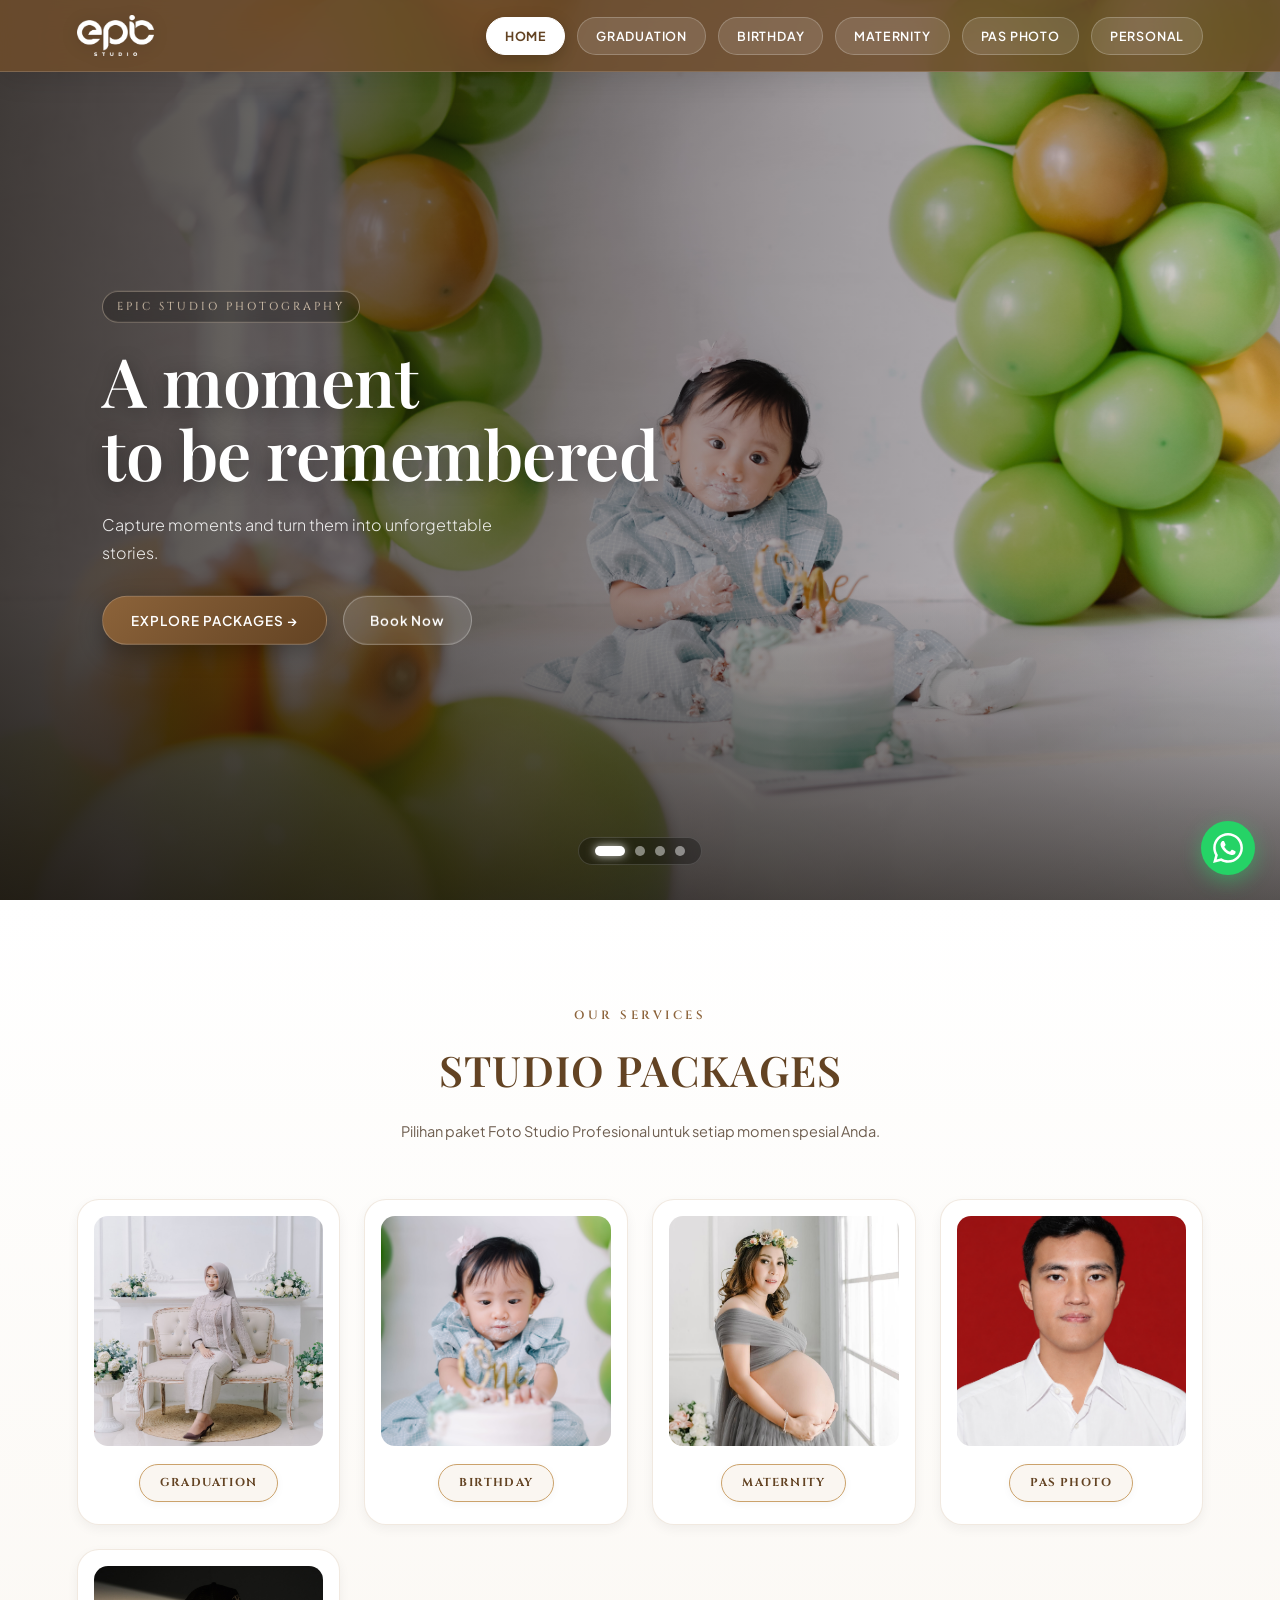
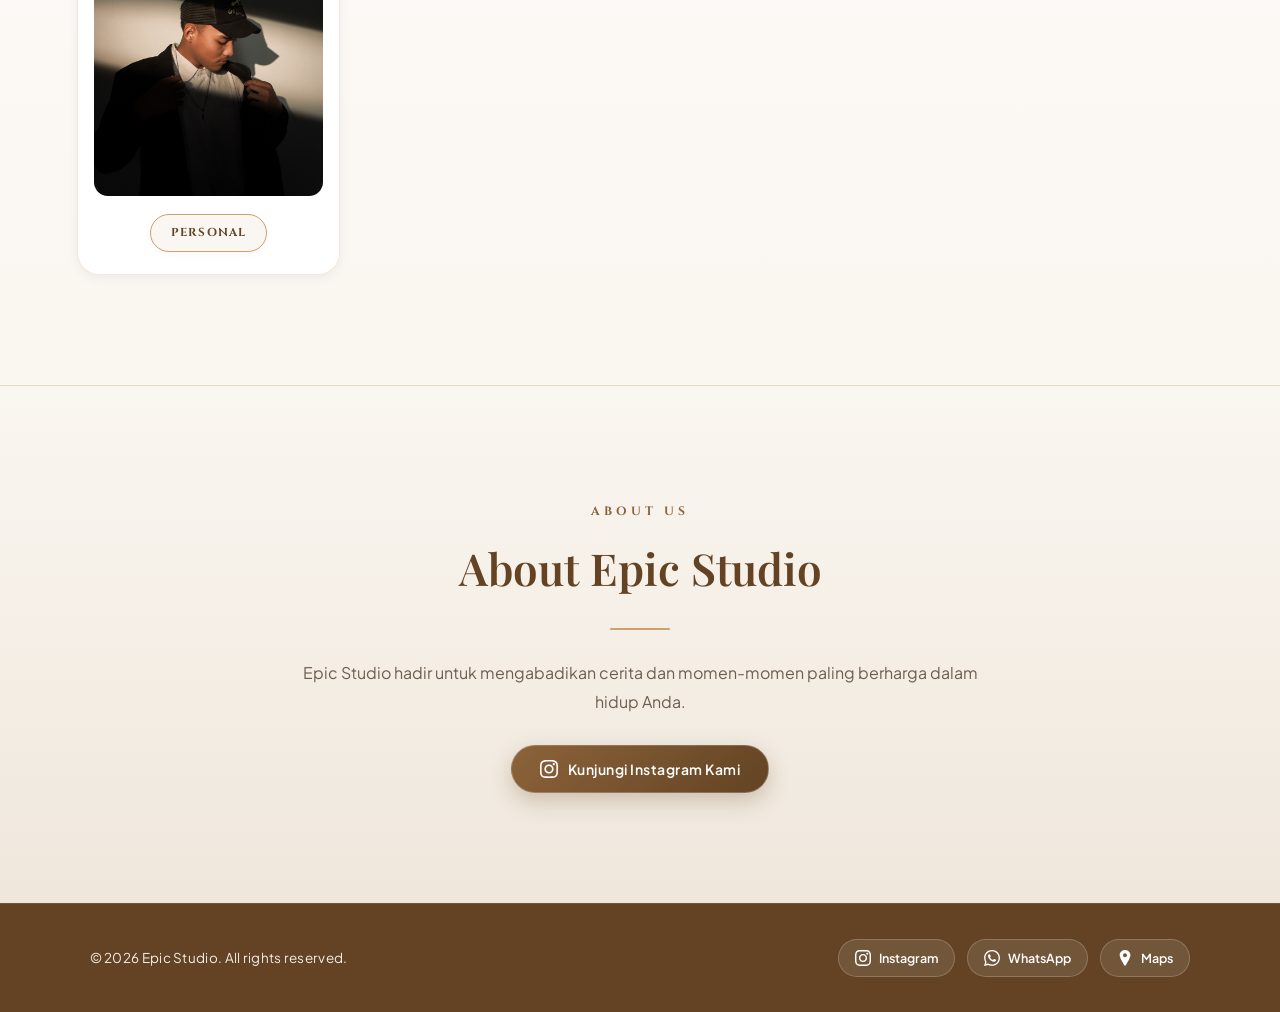
==== commit 83301c11: "Add files via upload" ====
--- a/index.html
+++ b/index.html
@@ -1,241 +1,247 @@
-﻿<!DOCTYPE html>
-<html lang="id">
-
-<head>
-    <meta charset="UTF-8">
-    <meta name="viewport" content="width=device-width, initial-scale=1.0">
-    <meta name="google-site-verification" content="aX9YsaEsl6pCeYQl7fsDy3lhD_GGkfgKErRzIYAgVcs" />
-    <title>Epic Studio — Timeless Photography & Portraits</title>
-
-    <!-- Google Fonts -->
-    <link rel="preconnect" href="https://fonts.googleapis.com">
-    <link rel="preconnect" href="https://fonts.gstatic.com" crossorigin>
-    <link href="https://fonts.googleapis.com/css2?family=Cinzel:wght@400;600;700&family=Playfair+Display:ital,wght@0,400;0,600;0,700;1,400&family=Plus+Jakarta+Sans:wght@300;400;500;600;700&display=swap" rel="stylesheet">
-
-    <link rel="stylesheet" href="style.css">
-</head>
-
-<body>
-
-    <!-- ================= HEADER / TASKBAR ================= -->
-    <header class="header" id="mainHeader">
-
-        <div class="logo">
-            <a href="index.html"><img src="source/putih.png" alt="Epic Studio Logo"></a>
-        </div>
-
-        <button class="menu-toggle" id="menuToggle" aria-label="Toggle navigation" aria-expanded="false">
-            <span class="bar"></span>
-            <span class="bar"></span>
-            <span class="bar"></span>
-        </button>
-
-        <nav class="nav" id="mainNav">
-            <a href="index.html" class="active">Home</a>
-            <a href="graduation.html">Graduation</a>
-            <a href="birthday.html">Birthday</a>
-            <a href="maternity.html">Maternity</a>
-            <a href="pasphoto.html">Pas Photo</a>
-            <a href="personal.html">Personal</a>
-        </nav>
-
-    </header>
-
-
-    <!-- ================= HERO SLIDER ================= -->
-    <section class="hero" id="home">
-
-        <div class="slider" id="slider">
-
-            <!-- SLIDE 1 -->
-            <div class="slide">
-                <img src="source/1.JPG" alt="Epic Studio Photography">
-                <div class="hero-content">
-                    <span class="hero-badge">Epic Studio Photography</span>
-                    <h1>A moment<br>to be remembered</h1>
-                    <p>Capture moments and turn them into unforgettable stories.</p>
-                    <div class="hero-actions">
-                        <a href="#packages" class="btn-hero-primary">Explore Packages →</a>
-                        <a href="https://wa.me/6289503138142" target="_blank" rel="noopener noreferrer" class="btn-hero-secondary">Book Now</a>
-                    </div>
-                </div>
-            </div>
-
-            <!-- SLIDE 2 -->
-            <div class="slide">
-                <img src="source/2.jpg" alt="Wedding & Maternity Photography">
-                <div class="hero-content">
-                    <span class="hero-badge">Epic Studio Photography</span>
-                    <h1>Your <br>beautiful moments <br>will be captured.</h1>
-                    <p>Moments one doesn't want to forget.</p>
-                    <div class="hero-actions">
-                        <a href="#packages" class="btn-hero-primary">Explore Packages →</a>
-                        <a href="https://wa.me/6289503138142" target="_blank" rel="noopener noreferrer" class="btn-hero-secondary">Book Now</a>
-                    </div>
-                </div>
-            </div>
-
-            <!-- SLIDE 3 -->
-            <div class="slide">
-                <img src="source/3.jpg" alt="Family & Birthday Photography">
-                <div class="hero-content">
-                    <span class="hero-badge">Epic Studio Photography</span>
-                    <h1>Every Moment<br>Has A Story</h1>
-                    <p>Turn your moments into an unforgettable story.</p>
-                    <div class="hero-actions">
-                        <a href="#packages" class="btn-hero-primary">Explore Packages →</a>
-                        <a href="https://wa.me/6289503138142" target="_blank" rel="noopener noreferrer" class="btn-hero-secondary">Book Now</a>
-                    </div>
-                </div>
-            </div>
-
-            <!-- SLIDE 4 -->
-            <div class="slide">
-                <img src="source/wisuda/2.jpg" alt="Graduation & Group Photography">
-                <div class="hero-content">
-                    <span class="hero-badge">Epic Studio Photography</span>
-                    <h1>Memories<br>that will <br>last forever</h1>
-                    <p>Capture every meaningful event perfectly.</p>
-                    <div class="hero-actions">
-                        <a href="#packages" class="btn-hero-primary">Explore Packages →</a>
-                        <a href="https://wa.me/6289503138142" target="_blank" rel="noopener noreferrer" class="btn-hero-secondary">Book Now</a>
-                    </div>
-                </div>
-            </div>
-
-        </div>
-
-        <!-- SLIDER DOTS -->
-        <div class="dots">
-            <button class="dot active" onclick="goToSlide(0)" aria-label="Slide 1"></button>
-            <button class="dot" onclick="goToSlide(1)" aria-label="Slide 2"></button>
-            <button class="dot" onclick="goToSlide(2)" aria-label="Slide 3"></button>
-            <button class="dot" onclick="goToSlide(3)" aria-label="Slide 4"></button>
-        </div>
-
-    </section>
-
-
-    <!-- ================= STUDIO PACKAGES ================= -->
-    <section class="packages" id="packages">
-
-        <div class="section-header">
-            <span class="section-tag">Our Services</span>
-            <h2 class="section-title">STUDIO PACKAGES</h2>
-            <p class="section-desc">Pilihan paket Foto Studio Profesional untuk setiap momen spesial Anda.</p>
-        </div>
-
-        <div class="package-grid">
-
-            <!-- 1. GRADUATION -->
-            <a href="graduation.html" class="package-card">
-                <div class="package-image">
-                    <img src="source/GRADUATION/1.jpg" alt="Graduation Photography">
-                </div>
-                <span class="package-name">GRADUATION</span>
-            </a>
-
-            <!-- 2. BIRTHDAY -->
-            <a href="birthday.html" class="package-card">
-                <div class="package-image">
-                    <img src="source/BIRTHDAY/DSC00612.JPG" alt="Birthday Photography">
-                </div>
-                <span class="package-name">BIRTHDAY</span>
-            </a>
-
-            <!-- 3. MATERNITY -->
-            <a href="maternity.html" class="package-card">
-                <div class="package-image">
-                    <img src="source/maternity/8.jpg" alt="Maternity Photography">
-                </div>
-                <span class="package-name">MATERNITY</span>
-            </a>
-
-            <!-- 4. PAS PHOTO -->
-            <a href="pasphoto.html" class="package-card">
-                <div class="package-image">
-                    <img src="source/PAS PHOTO/igor merah.jpg" alt="Pas Photo Studio">
-                </div>
-                <span class="package-name">PAS PHOTO</span>
-            </a>
-
-            <!-- 5. PERSONAL -->
-            <a href="personal.html" class="package-card">
-                <div class="package-image">
-                    <img src="source/PERSONAL/DSC08382.jpg" alt="Personal Portrait Photography">
-                </div>
-                <span class="package-name">PERSONAL</span>
-            </a>
-
-        </div>
-
-    </section>
-
-
-    <!-- ================= ABOUT ================= -->
-    <section class="about" id="about">
-
-        <span class="about-badge">About Us</span>
-        <h2>About Epic Studio</h2>
-        <div class="about-divider"></div>
-
-        <p>
-            Epic Studio hadir untuk mengabadikan cerita dan momen-momen paling berharga dalam hidup Anda.
-        </p>
-
-        <a href="https://www.instagram.com/epicstudiophoto/" target="_blank" rel="noopener noreferrer" class="btn-about-ig" title="Kunjungi Instagram Epic Studio">
-            <svg viewBox="0 0 24 24">
-                <path d="M12 2.163c3.204 0 3.584.012 4.85.07 3.252.148 4.771 1.691 4.919 4.919.058 1.265.069 1.645.069 4.849 0 3.205-.012 3.584-.069 4.849-.149 3.225-1.664 4.771-4.919 4.919-1.266.058-1.644.07-4.85.07-3.204 0-3.584-.012-4.849-.07-3.26-.149-4.771-1.699-4.919-4.92-.058-1.265-.07-1.644-.07-4.849 0-3.204.013-3.583.07-4.849.149-3.227 1.664-4.771 4.919-4.919 1.266-.057 1.645-.069 4.849-.069zm0-2.163c-3.259 0-3.667.014-4.947.072-4.358.2-6.78 2.618-6.98 6.98-.059 1.281-.073 1.689-.073 4.948 0 3.259.014 3.668.072 4.948.2 4.358 2.618 6.78 6.98 6.98 1.281.058 1.689.072 4.948.072 3.259 0 3.668-.014 4.948-.072 4.354-.2 6.782-2.618 6.979-6.98.059-1.28.073-1.689.073-4.948 0-3.259-.014-3.667-.072-4.947-.196-4.354-2.617-6.78-6.979-6.98-1.281-.059-1.69-.073-4.949-.073zm0 5.838c-3.403 0-6.162 2.759-6.162 6.162s2.759 6.163 6.162 6.163 6.162-2.759 6.162-6.163c0-3.403-2.759-6.162-6.162-6.162zm0 10.162c-2.209 0-4-1.79-4-4 0-2.209 1.791-4 4-4s4 1.791 4 4c0 2.21-1.791 4-4 4zm6.406-11.845c-.796 0-1.441.645-1.441 1.44s.645 1.44 1.441 1.44c.795 0 1.439-.645 1.439-1.44s-.644-1.44-1.439-1.44z"/>
-            </svg>
-            <span>Kunjungi Instagram Kami</span>
-        </a>
-    </section>
-
-
-    <!-- ================= FOOTER ================= -->
-    <footer id="contact">
-
-        <div class="footer-copy">
-            © 2026 Epic Studio. All rights reserved.
-        </div>
-
-        <div class="footer-socials">
-            <a href="https://www.instagram.com/epicstudiophoto/" target="_blank" rel="noopener noreferrer" class="footer-link" title="Kunjungi Instagram Epic Studio">
-                <svg class="footer-icon" viewBox="0 0 24 24">
+﻿    <!DOCTYPE html>
+    <html lang="id">
+
+    <head>
+        <meta charset="UTF-8">
+        <meta name="viewport" content="width=device-width, initial-scale=1.0">
+        <meta name="google-site-verification" content="aX9YsaEsl6pCeYQl7fsDy3lhD_GGkfgKErRzIYAgVcs" />
+        <title>Epic Studio — Timeless Photography & Portraits</title>
+
+        <!-- Google Fonts -->
+        <link rel="preconnect" href="https://fonts.googleapis.com">
+        <link rel="preconnect" href="https://fonts.gstatic.com" crossorigin>
+        <link href="https://fonts.googleapis.com/css2?family=Cinzel:wght@400;600;700&family=Playfair+Display:ital,wght@0,400;0,600;0,700;1,400&family=Plus+Jakarta+Sans:wght@300;400;500;600;700&display=swap" rel="stylesheet">
+
+        <link rel="stylesheet" href="style.css">
+        <script>
+        if (window.location.pathname.endsWith('/index.html')) {
+            const newUrl = window.location.pathname.replace(/\/index\.html$/, '/') + window.location.search + window.location.hash;
+            window.history.replaceState(null, '', newUrl);
+        }
+        </script>
+    </head>
+
+    <body>
+
+        <!-- ================= HEADER / TASKBAR ================= -->
+        <header class="header" id="mainHeader">
+
+            <div class="logo">
+                <a href="index.html"><img src="source/putih.png" alt="Epic Studio Logo"></a>
+            </div>
+
+            <button class="menu-toggle" id="menuToggle" aria-label="Toggle navigation" aria-expanded="false">
+                <span class="bar"></span>
+                <span class="bar"></span>
+                <span class="bar"></span>
+            </button>
+
+            <nav class="nav" id="mainNav">
+                <a href="index.html" class="active">Home</a>
+                <a href="graduation.html">Graduation</a>
+                <a href="birthday.html">Birthday</a>
+                <a href="maternity.html">Maternity</a>
+                <a href="pasphoto.html">Pas Photo</a>
+                <a href="personal.html">Personal</a>
+            </nav>
+
+        </header>
+
+
+        <!-- ================= HERO SLIDER ================= -->
+        <section class="hero" id="home">
+
+            <div class="slider" id="slider">
+
+                <!-- SLIDE 1 -->
+                <div class="slide">
+                    <img src="source/1.JPG" alt="Epic Studio Photography">
+                    <div class="hero-content">
+                        <span class="hero-badge">Epic Studio Photography</span>
+                        <h1>A moment<br>to be remembered</h1>
+                        <p>Capture moments and turn them into unforgettable stories.</p>
+                        <div class="hero-actions">
+                            <a href="#packages" class="btn-hero-primary">Explore Packages →</a>
+                            <a href="https://wa.me/6289503138142" target="_blank" rel="noopener noreferrer" class="btn-hero-secondary">Book Now</a>
+                        </div>
+                    </div>
+                </div>
+
+                <!-- SLIDE 2 -->
+                <div class="slide">
+                    <img src="source/2.jpg" alt="Wedding & Maternity Photography">
+                    <div class="hero-content">
+                        <span class="hero-badge">Epic Studio Photography</span>
+                        <h1>Your <br>beautiful moments <br>will be captured.</h1>
+                        <p>Moments one doesn't want to forget.</p>
+                        <div class="hero-actions">
+                            <a href="#packages" class="btn-hero-primary">Explore Packages →</a>
+                            <a href="https://wa.me/6289503138142" target="_blank" rel="noopener noreferrer" class="btn-hero-secondary">Book Now</a>
+                        </div>
+                    </div>
+                </div>
+
+                <!-- SLIDE 3 -->
+                <div class="slide">
+                    <img src="source/3.jpg" alt="Family & Birthday Photography">
+                    <div class="hero-content">
+                        <span class="hero-badge">Epic Studio Photography</span>
+                        <h1>Every Moment<br>Has A Story</h1>
+                        <p>Turn your moments into an unforgettable story.</p>
+                        <div class="hero-actions">
+                            <a href="#packages" class="btn-hero-primary">Explore Packages →</a>
+                            <a href="https://wa.me/6289503138142" target="_blank" rel="noopener noreferrer" class="btn-hero-secondary">Book Now</a>
+                        </div>
+                    </div>
+                </div>
+
+                <!-- SLIDE 4 -->
+                <div class="slide">
+                    <img src="source/wisuda/2.jpg" alt="Graduation & Group Photography">
+                    <div class="hero-content">
+                        <span class="hero-badge">Epic Studio Photography</span>
+                        <h1>Memories<br>that will <br>last forever</h1>
+                        <p>Capture every meaningful event perfectly.</p>
+                        <div class="hero-actions">
+                            <a href="#packages" class="btn-hero-primary">Explore Packages →</a>
+                            <a href="https://wa.me/6289503138142" target="_blank" rel="noopener noreferrer" class="btn-hero-secondary">Book Now</a>
+                        </div>
+                    </div>
+                </div>
+
+            </div>
+
+            <!-- SLIDER DOTS -->
+            <div class="dots">
+                <button class="dot active" onclick="goToSlide(0)" aria-label="Slide 1"></button>
+                <button class="dot" onclick="goToSlide(1)" aria-label="Slide 2"></button>
+                <button class="dot" onclick="goToSlide(2)" aria-label="Slide 3"></button>
+                <button class="dot" onclick="goToSlide(3)" aria-label="Slide 4"></button>
+            </div>
+
+        </section>
+
+
+        <!-- ================= STUDIO PACKAGES ================= -->
+        <section class="packages" id="packages">
+
+            <div class="section-header">
+                <span class="section-tag">Our Services</span>
+                <h2 class="section-title">STUDIO PACKAGES</h2>
+                <p class="section-desc">Pilihan paket Foto Studio Profesional untuk setiap momen spesial Anda.</p>
+            </div>
+
+            <div class="package-grid">
+
+                <!-- 1. GRADUATION -->
+                <a href="graduation.html" class="package-card">
+                    <div class="package-image">
+                        <img src="source/GRADUATION/1.jpg" alt="Graduation Photography">
+                    </div>
+                    <span class="package-name">GRADUATION</span>
+                </a>
+
+                <!-- 2. BIRTHDAY -->
+                <a href="birthday.html" class="package-card">
+                    <div class="package-image">
+                        <img src="source/BIRTHDAY/DSC00612.JPG" alt="Birthday Photography">
+                    </div>
+                    <span class="package-name">BIRTHDAY</span>
+                </a>
+
+                <!-- 3. MATERNITY -->
+                <a href="maternity.html" class="package-card">
+                    <div class="package-image">
+                        <img src="source/maternity/8.jpg" alt="Maternity Photography">
+                    </div>
+                    <span class="package-name">MATERNITY</span>
+                </a>
+
+                <!-- 4. PAS PHOTO -->
+                <a href="pasphoto.html" class="package-card">
+                    <div class="package-image">
+                        <img src="source/PAS PHOTO/igor merah.jpg" alt="Pas Photo Studio">
+                    </div>
+                    <span class="package-name">PAS PHOTO</span>
+                </a>
+
+                <!-- 5. PERSONAL -->
+                <a href="personal.html" class="package-card">
+                    <div class="package-image">
+                        <img src="source/PERSONAL/DSC08382.jpg" alt="Personal Portrait Photography">
+                    </div>
+                    <span class="package-name">PERSONAL</span>
+                </a>
+
+            </div>
+
+        </section>
+
+
+        <!-- ================= ABOUT ================= -->
+        <section class="about" id="about">
+
+            <span class="about-badge">About Us</span>
+            <h2>About Epic Studio</h2>
+            <div class="about-divider"></div>
+
+            <p>
+                Epic Studio hadir untuk mengabadikan cerita dan momen-momen paling berharga dalam hidup Anda.
+            </p>
+
+            <a href="https://www.instagram.com/epicstudiophoto/" target="_blank" rel="noopener noreferrer" class="btn-about-ig" title="Kunjungi Instagram Epic Studio">
+                <svg viewBox="0 0 24 24">
                     <path d="M12 2.163c3.204 0 3.584.012 4.85.07 3.252.148 4.771 1.691 4.919 4.919.058 1.265.069 1.645.069 4.849 0 3.205-.012 3.584-.069 4.849-.149 3.225-1.664 4.771-4.919 4.919-1.266.058-1.644.07-4.85.07-3.204 0-3.584-.012-4.849-.07-3.26-.149-4.771-1.699-4.919-4.92-.058-1.265-.07-1.644-.07-4.849 0-3.204.013-3.583.07-4.849.149-3.227 1.664-4.771 4.919-4.919 1.266-.057 1.645-.069 4.849-.069zm0-2.163c-3.259 0-3.667.014-4.947.072-4.358.2-6.78 2.618-6.98 6.98-.059 1.281-.073 1.689-.073 4.948 0 3.259.014 3.668.072 4.948.2 4.358 2.618 6.78 6.98 6.98 1.281.058 1.689.072 4.948.072 3.259 0 3.668-.014 4.948-.072 4.354-.2 6.782-2.618 6.979-6.98.059-1.28.073-1.689.073-4.948 0-3.259-.014-3.667-.072-4.947-.196-4.354-2.617-6.78-6.979-6.98-1.281-.059-1.69-.073-4.949-.073zm0 5.838c-3.403 0-6.162 2.759-6.162 6.162s2.759 6.163 6.162 6.163 6.162-2.759 6.162-6.163c0-3.403-2.759-6.162-6.162-6.162zm0 10.162c-2.209 0-4-1.79-4-4 0-2.209 1.791-4 4-4s4 1.791 4 4c0 2.21-1.791 4-4 4zm6.406-11.845c-.796 0-1.441.645-1.441 1.44s.645 1.44 1.441 1.44c.795 0 1.439-.645 1.439-1.44s-.644-1.44-1.439-1.44z"/>
                 </svg>
-                <span>Instagram</span>
+                <span>Kunjungi Instagram Kami</span>
             </a>
-
-            <a href="https://wa.me/6289503138142" target="_blank" rel="noopener noreferrer" class="footer-link" title="Chat WhatsApp Epic Studio">
-                <svg class="footer-icon" viewBox="0 0 24 24">
-                    <path d="M.057 24l1.687-6.163c-1.041-1.804-1.588-3.849-1.587-5.946.003-6.556 5.338-11.891 11.893-11.891 3.181.001 6.167 1.24 8.413 3.488 2.245 2.248 3.481 5.236 3.48 8.414-.003 6.557-5.338 11.892-11.893 11.892-1.99-.001-3.951-.5-5.688-1.448l-6.305 1.654zm6.597-3.807c1.676.995 3.276 1.591 5.392 1.592 5.448 0 9.886-4.434 9.889-9.885.002-5.462-4.415-9.89-9.881-9.892-5.452 0-9.887 4.434-9.889 9.884-.001 2.225.651 3.891 1.746 5.634l-.999 3.648 3.742-.981zm11.387-5.464c-.074-.124-.272-.198-.57-.347-.297-.149-1.758-.868-2.031-.967-.272-.099-.47-.149-.669.149-.198.297-.768.967-.941 1.165-.173.198-.347.223-.644.074-.297-.149-1.255-.462-2.39-1.475-.883-.788-1.48-1.761-1.653-2.059-.173-.297-.018-.458.13-.606.134-.133.297-.347.446-.521.151-.172.2-.296.3-.495.099-.198.05-.372-.025-.521-.075-.148-.669-1.611-.916-2.206-.242-.579-.487-.501-.669-.51l-.57-.01c-.198 0-.52.074-.792.372s-1.04 1.016-1.04 2.479 1.065 2.876 1.213 3.074c.149.198 2.095 3.2 5.076 4.487.709.306 1.263.489 1.694.626.712.226 1.36.194 1.872.118.571-.085 1.758-.719 2.006-1.413.248-.695.248-1.29.173-1.414z"/>
-                </svg>
-                <span>WhatsApp</span>
-            </a>
-
-            <a href="https://maps.google.com/?q=Epic+Studio" target="_blank" rel="noopener noreferrer" class="footer-link" title="Lihat Lokasi di Google Maps">
-                <svg class="footer-icon" viewBox="0 0 24 24">
-                    <path d="M12 0C7.802 0 4 3.403 4 7.602c0 4.885 7.031 15.197 7.33 15.628.172.247.449.395.745.395s.573-.148.745-.395c.299-.431 7.33-10.743 7.33-15.628C20 3.403 16.198 0 12 0zm0 11c-1.657 0-3-1.343-3-3s1.343-3 3-3 3 1.343 3 3-1.343 3-3 3z"/>
-                </svg>
-                <span>Maps</span>
-            </a>
-        </div>
-
-    </footer>
-
-
-    <!-- ================= FLOATING WHATSAPP BUTTON ================= -->
-    <a href="https://wa.me/6289503138142" target="_blank" rel="noopener noreferrer" class="floating-wa" title="Hubungi Kami via WhatsApp">
-        <svg viewBox="0 0 24 24">
-            <path d="M.057 24l1.687-6.163c-1.041-1.804-1.588-3.849-1.587-5.946.003-6.556 5.338-11.891 11.893-11.891 3.181.001 6.167 1.24 8.413 3.488 2.245 2.248 3.481 5.236 3.48 8.414-.003 6.557-5.338 11.892-11.893 11.892-1.99-.001-3.951-.5-5.688-1.448l-6.305 1.654zm6.597-3.807c1.676.995 3.276 1.591 5.392 1.592 5.448 0 9.886-4.434 9.889-9.885.002-5.462-4.415-9.89-9.881-9.892-5.452 0-9.887 4.434-9.889 9.884-.001 2.225.651 3.891 1.746 5.634l-.999 3.648 3.742-.981zm11.387-5.464c-.074-.124-.272-.198-.57-.347-.297-.149-1.758-.868-2.031-.967-.272-.099-.47-.149-.669.149-.198.297-.768.967-.941 1.165-.173.198-.347.223-.644.074-.297-.149-1.255-.462-2.39-1.475-.883-.788-1.48-1.761-1.653-2.059-.173-.297-.018-.458.13-.606.134-.133.297-.347.446-.521.151-.172.2-.296.3-.495.099-.198.05-.372-.025-.521-.075-.148-.669-1.611-.916-2.206-.242-.579-.487-.501-.669-.51l-.57-.01c-.198 0-.52.074-.792.372s-1.04 1.016-1.04 2.479 1.065 2.876 1.213 3.074c.149.198 2.095 3.2 5.076 4.487.709.306 1.263.489 1.694.626.712.226 1.36.194 1.872.118.571-.085 1.758-.719 2.006-1.413.248-.695.248-1.29.173-1.414z"/>
-        </svg>
-    </a>
-
-
-    <!-- JAVASCRIPT -->
-    <script src="script.js"></script>
-
-</body>
-
-</html>+        </section>
+
+
+        <!-- ================= FOOTER ================= -->
+        <footer id="contact">
+
+            <div class="footer-copy">
+                © 2026 Epic Studio. All rights reserved.
+            </div>
+
+            <div class="footer-socials">
+                <a href="https://www.instagram.com/epicstudiophoto/" target="_blank" rel="noopener noreferrer" class="footer-link" title="Kunjungi Instagram Epic Studio">
+                    <svg class="footer-icon" viewBox="0 0 24 24">
+                        <path d="M12 2.163c3.204 0 3.584.012 4.85.07 3.252.148 4.771 1.691 4.919 4.919.058 1.265.069 1.645.069 4.849 0 3.205-.012 3.584-.069 4.849-.149 3.225-1.664 4.771-4.919 4.919-1.266.058-1.644.07-4.85.07-3.204 0-3.584-.012-4.849-.07-3.26-.149-4.771-1.699-4.919-4.92-.058-1.265-.07-1.644-.07-4.849 0-3.204.013-3.583.07-4.849.149-3.227 1.664-4.771 4.919-4.919 1.266-.057 1.645-.069 4.849-.069zm0-2.163c-3.259 0-3.667.014-4.947.072-4.358.2-6.78 2.618-6.98 6.98-.059 1.281-.073 1.689-.073 4.948 0 3.259.014 3.668.072 4.948.2 4.358 2.618 6.78 6.98 6.98 1.281.058 1.689.072 4.948.072 3.259 0 3.668-.014 4.948-.072 4.354-.2 6.782-2.618 6.979-6.98.059-1.28.073-1.689.073-4.948 0-3.259-.014-3.667-.072-4.947-.196-4.354-2.617-6.78-6.979-6.98-1.281-.059-1.69-.073-4.949-.073zm0 5.838c-3.403 0-6.162 2.759-6.162 6.162s2.759 6.163 6.162 6.163 6.162-2.759 6.162-6.163c0-3.403-2.759-6.162-6.162-6.162zm0 10.162c-2.209 0-4-1.79-4-4 0-2.209 1.791-4 4-4s4 1.791 4 4c0 2.21-1.791 4-4 4zm6.406-11.845c-.796 0-1.441.645-1.441 1.44s.645 1.44 1.441 1.44c.795 0 1.439-.645 1.439-1.44s-.644-1.44-1.439-1.44z"/>
+                    </svg>
+                    <span>Instagram</span>
+                </a>
+
+                <a href="https://wa.me/6289503138142" target="_blank" rel="noopener noreferrer" class="footer-link" title="Chat WhatsApp Epic Studio">
+                    <svg class="footer-icon" viewBox="0 0 24 24">
+                        <path d="M.057 24l1.687-6.163c-1.041-1.804-1.588-3.849-1.587-5.946.003-6.556 5.338-11.891 11.893-11.891 3.181.001 6.167 1.24 8.413 3.488 2.245 2.248 3.481 5.236 3.48 8.414-.003 6.557-5.338 11.892-11.893 11.892-1.99-.001-3.951-.5-5.688-1.448l-6.305 1.654zm6.597-3.807c1.676.995 3.276 1.591 5.392 1.592 5.448 0 9.886-4.434 9.889-9.885.002-5.462-4.415-9.89-9.881-9.892-5.452 0-9.887 4.434-9.889 9.884-.001 2.225.651 3.891 1.746 5.634l-.999 3.648 3.742-.981zm11.387-5.464c-.074-.124-.272-.198-.57-.347-.297-.149-1.758-.868-2.031-.967-.272-.099-.47-.149-.669.149-.198.297-.768.967-.941 1.165-.173.198-.347.223-.644.074-.297-.149-1.255-.462-2.39-1.475-.883-.788-1.48-1.761-1.653-2.059-.173-.297-.018-.458.13-.606.134-.133.297-.347.446-.521.151-.172.2-.296.3-.495.099-.198.05-.372-.025-.521-.075-.148-.669-1.611-.916-2.206-.242-.579-.487-.501-.669-.51l-.57-.01c-.198 0-.52.074-.792.372s-1.04 1.016-1.04 2.479 1.065 2.876 1.213 3.074c.149.198 2.095 3.2 5.076 4.487.709.306 1.263.489 1.694.626.712.226 1.36.194 1.872.118.571-.085 1.758-.719 2.006-1.413.248-.695.248-1.29.173-1.414z"/>
+                    </svg>
+                    <span>WhatsApp</span>
+                </a>
+
+                <a href="https://maps.google.com/?q=Epic+Studio" target="_blank" rel="noopener noreferrer" class="footer-link" title="Lihat Lokasi di Google Maps">
+                    <svg class="footer-icon" viewBox="0 0 24 24">
+                        <path d="M12 0C7.802 0 4 3.403 4 7.602c0 4.885 7.031 15.197 7.33 15.628.172.247.449.395.745.395s.573-.148.745-.395c.299-.431 7.33-10.743 7.33-15.628C20 3.403 16.198 0 12 0zm0 11c-1.657 0-3-1.343-3-3s1.343-3 3-3 3 1.343 3 3-1.343 3-3 3z"/>
+                    </svg>
+                    <span>Maps</span>
+                </a>
+            </div>
+
+        </footer>
+
+
+        <!-- ================= FLOATING WHATSAPP BUTTON ================= -->
+        <a href="https://wa.me/6289503138142" target="_blank" rel="noopener noreferrer" class="floating-wa" title="Hubungi Kami via WhatsApp">
+            <svg viewBox="0 0 24 24">
+                <path d="M.057 24l1.687-6.163c-1.041-1.804-1.588-3.849-1.587-5.946.003-6.556 5.338-11.891 11.893-11.891 3.181.001 6.167 1.24 8.413 3.488 2.245 2.248 3.481 5.236 3.48 8.414-.003 6.557-5.338 11.892-11.893 11.892-1.99-.001-3.951-.5-5.688-1.448l-6.305 1.654zm6.597-3.807c1.676.995 3.276 1.591 5.392 1.592 5.448 0 9.886-4.434 9.889-9.885.002-5.462-4.415-9.89-9.881-9.892-5.452 0-9.887 4.434-9.889 9.884-.001 2.225.651 3.891 1.746 5.634l-.999 3.648 3.742-.981zm11.387-5.464c-.074-.124-.272-.198-.57-.347-.297-.149-1.758-.868-2.031-.967-.272-.099-.47-.149-.669.149-.198.297-.768.967-.941 1.165-.173.198-.347.223-.644.074-.297-.149-1.255-.462-2.39-1.475-.883-.788-1.48-1.761-1.653-2.059-.173-.297-.018-.458.13-.606.134-.133.297-.347.446-.521.151-.172.2-.296.3-.495.099-.198.05-.372-.025-.521-.075-.148-.669-1.611-.916-2.206-.242-.579-.487-.501-.669-.51l-.57-.01c-.198 0-.52.074-.792.372s-1.04 1.016-1.04 2.479 1.065 2.876 1.213 3.074c.149.198 2.095 3.2 5.076 4.487.709.306 1.263.489 1.694.626.712.226 1.36.194 1.872.118.571-.085 1.758-.719 2.006-1.413.248-.695.248-1.29.173-1.414z"/>
+            </svg>
+        </a>
+
+
+        <!-- JAVASCRIPT -->
+        <script src="script.js"></script>
+
+    </body>
+
+    </html>
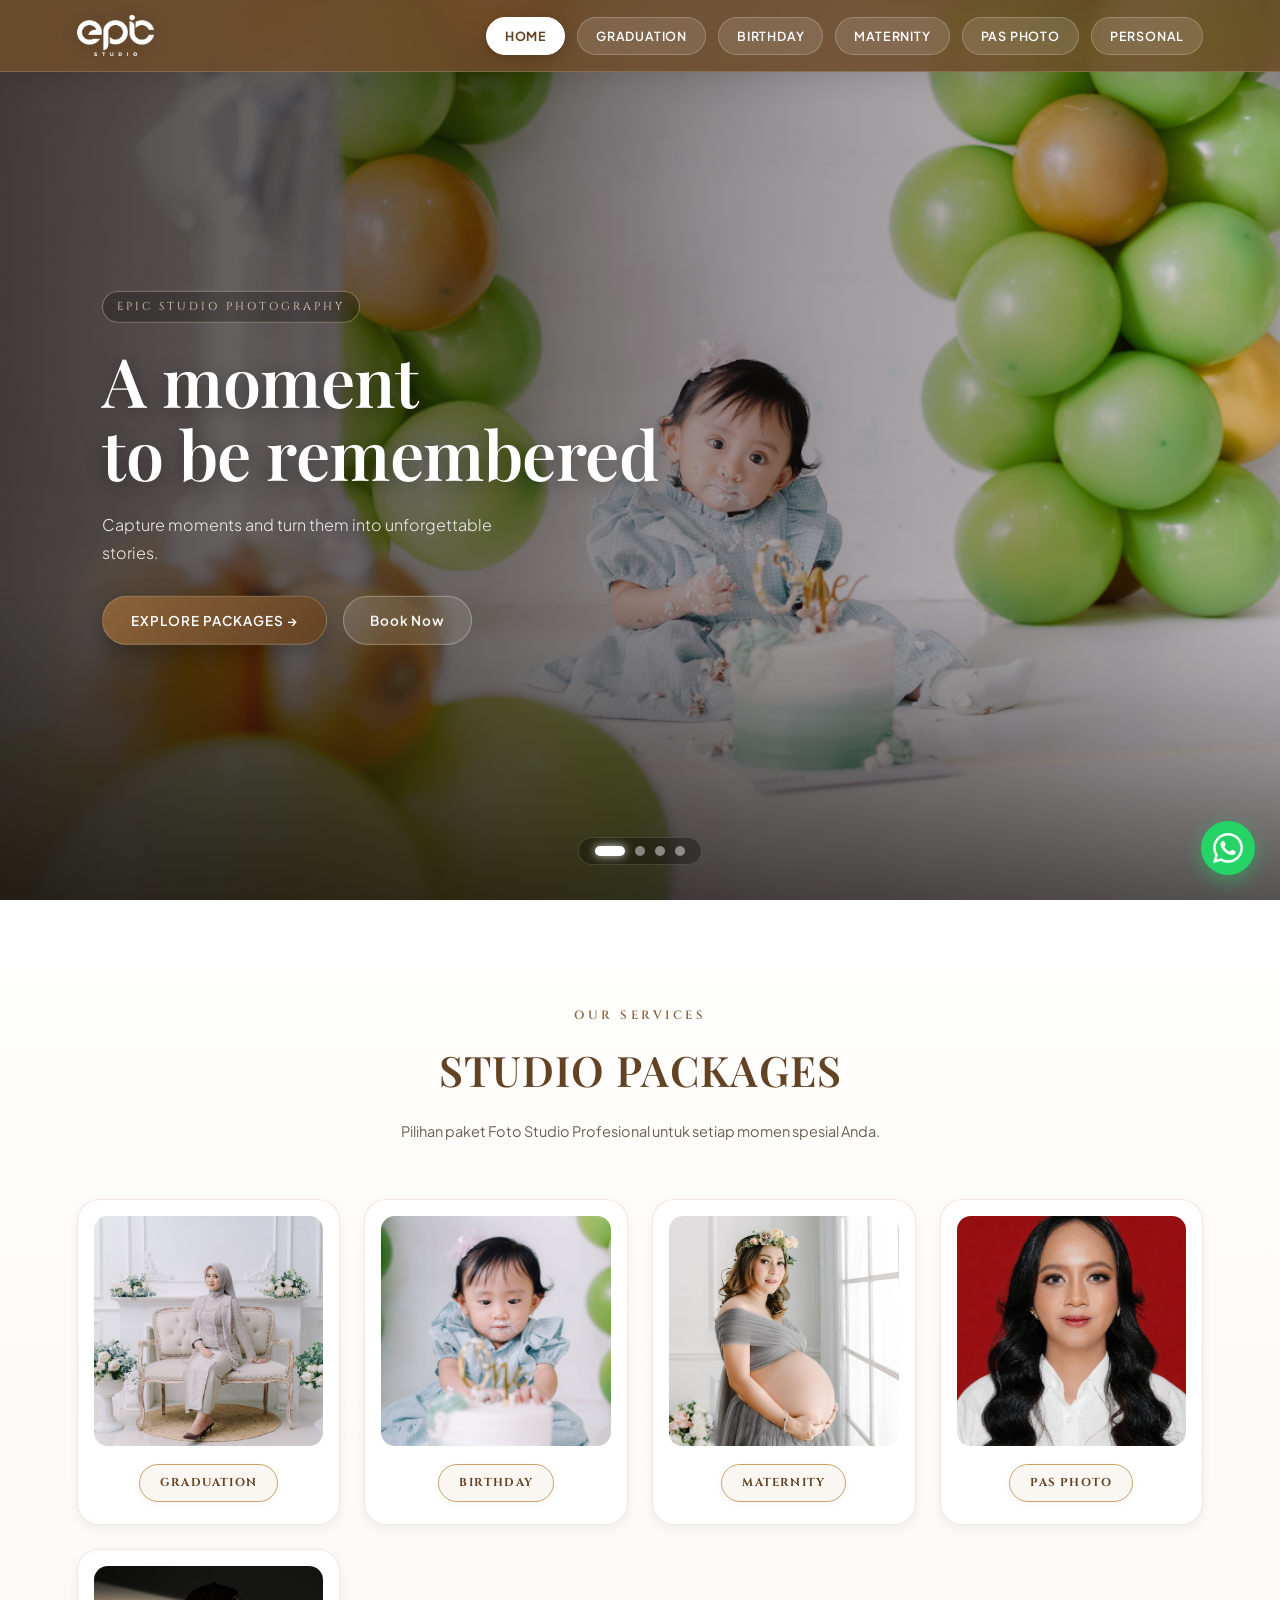
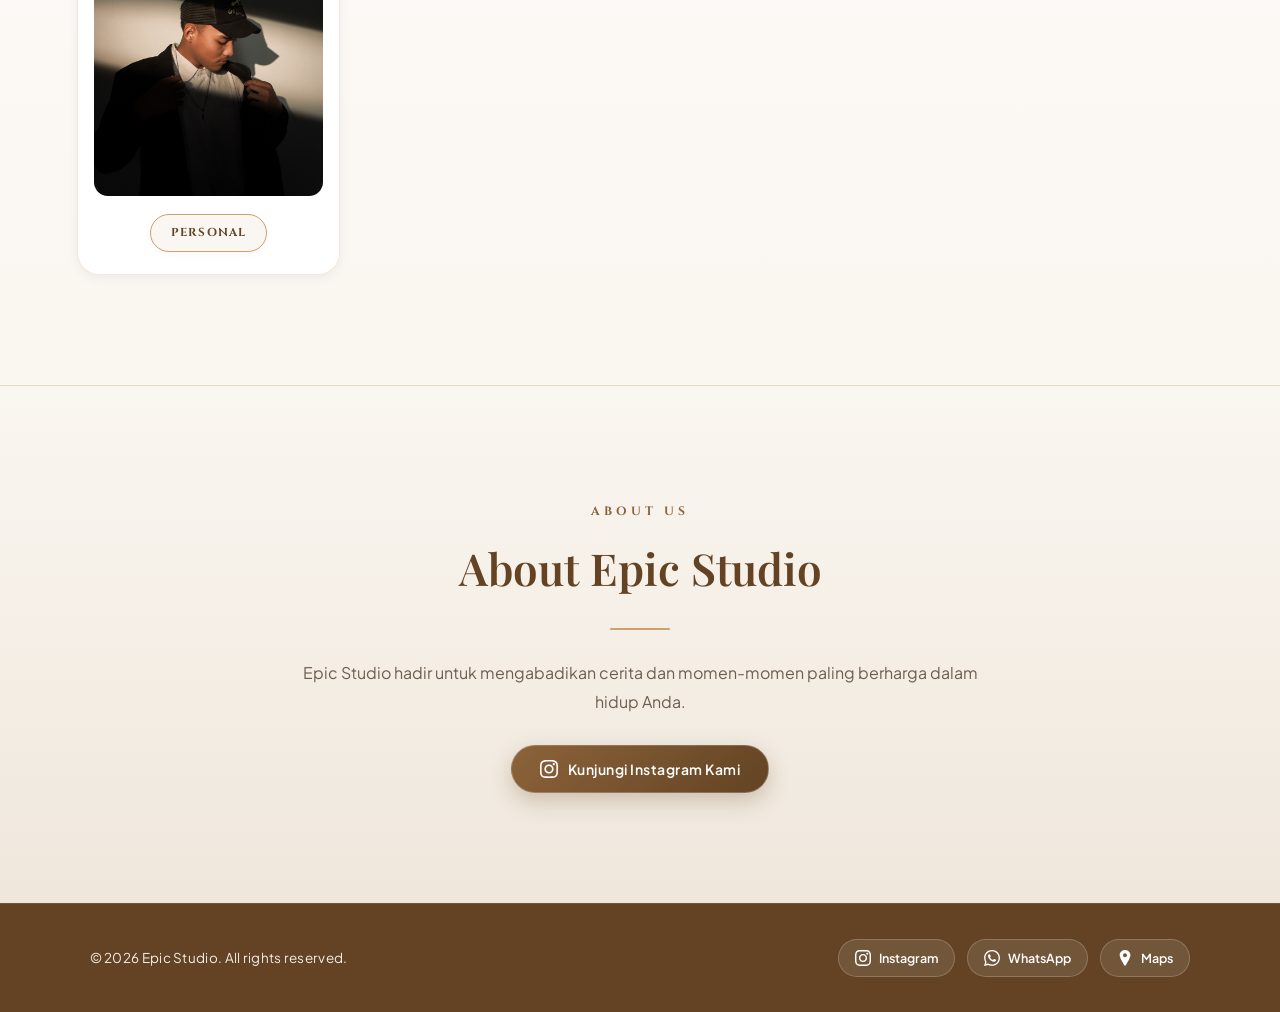
==== commit c4cdfd12: "Add files via upload" ====
--- a/index.html
+++ b/index.html
@@ -5,7 +5,8 @@
         <meta charset="UTF-8">
         <meta name="viewport" content="width=device-width, initial-scale=1.0">
         <meta name="google-site-verification" content="aX9YsaEsl6pCeYQl7fsDy3lhD_GGkfgKErRzIYAgVcs" />
-        <title>Epic Studio — Timeless Photography & Portraits</title>
+        <title>Epic Studio</title>
+        <link rel="icon" type="image/png" href="logo.png">
 
         <!-- Google Fonts -->
         <link rel="preconnect" href="https://fonts.googleapis.com">
@@ -15,7 +16,7 @@
         <link rel="stylesheet" href="style.css">
         <script>
         if (window.location.pathname.endsWith('/index.html')) {
-            const newUrl = window.location.pathname.replace(/\/index\.html$/, '/') + window.location.search + window.location.hash;
+            const newUrl = window.location.pathname.replace(/\/index\.html$/, 'home') + window.location.search + window.location.hash;
             window.history.replaceState(null, '', newUrl);
         }
         </script>
@@ -69,6 +70,20 @@
 
                 <!-- SLIDE 2 -->
                 <div class="slide">
+                    <img src="source/maternity/11.jpg" alt="Maternity Photography">
+                    <div class="hero-content">
+                        <span class="hero-badge">Epic Studio Photography</span>
+                        <h1>Motherhood,<br>Beautifully Captured</h1>
+                        <p>Elegant maternity portraits for life's most precious season.</p>
+                        <div class="hero-actions">
+                            <a href="#packages" class="btn-hero-primary">Explore Packages →</a>
+                            <a href="https://wa.me/6289503138142" target="_blank" rel="noopener noreferrer" class="btn-hero-secondary">Book Now</a>
+                        </div>
+                    </div>
+                </div>
+
+                <!-- SLIDE 3 -->
+                <div class="slide">
                     <img src="source/2.jpg" alt="Wedding & Maternity Photography">
                     <div class="hero-content">
                         <span class="hero-badge">Epic Studio Photography</span>
@@ -81,23 +96,9 @@
                     </div>
                 </div>
 
-                <!-- SLIDE 3 -->
-                <div class="slide">
-                    <img src="source/3.jpg" alt="Family & Birthday Photography">
-                    <div class="hero-content">
-                        <span class="hero-badge">Epic Studio Photography</span>
-                        <h1>Every Moment<br>Has A Story</h1>
-                        <p>Turn your moments into an unforgettable story.</p>
-                        <div class="hero-actions">
-                            <a href="#packages" class="btn-hero-primary">Explore Packages →</a>
-                            <a href="https://wa.me/6289503138142" target="_blank" rel="noopener noreferrer" class="btn-hero-secondary">Book Now</a>
-                        </div>
-                    </div>
-                </div>
-
                 <!-- SLIDE 4 -->
                 <div class="slide">
-                    <img src="source/wisuda/2.jpg" alt="Graduation & Group Photography">
+                    <img src="source/GRADUATION/2.jpg" alt="Graduation & Group Photography">
                     <div class="hero-content">
                         <span class="hero-badge">Epic Studio Photography</span>
                         <h1>Memories<br>that will <br>last forever</h1>
@@ -160,7 +161,7 @@
                 <!-- 4. PAS PHOTO -->
                 <a href="pasphoto.html" class="package-card">
                     <div class="package-image">
-                        <img src="source/PAS PHOTO/igor merah.jpg" alt="Pas Photo Studio">
+                        <img src="source/PAS PHOTO/nola merah.jpg" alt="Pas Photo Studio">
                     </div>
                     <span class="package-name">PAS PHOTO</span>
                 </a>
--- a/style.css
+++ b/style.css
@@ -54,6 +54,7 @@
 
 html {
     scroll-behavior: smooth;
+    scroll-padding-top: 84px;
     font-size: 16px;
 }
 
@@ -749,46 +750,13 @@
     text-transform: uppercase;
 }
 
-/* ==========================================================================
-   7. PRICING PAGES (GRADUATION, MATERNITY, SMASHCAKE)
-   ========================================================================== */
-
-.pricing-container {
-    padding: calc(var(--header-height) + 50px) 6% 80px;
-    max-width: 1200px;
-    margin: 0 auto;
-    text-align: center;
-}
-
-.page-tag {
-    font-family: var(--font-serif-accent);
-    font-size: 12px;
-    letter-spacing: 4px;
-    text-transform: uppercase;
-    color: var(--primary-color);
-    font-weight: 700;
-    margin-bottom: 8px;
-    display: inline-block;
-}
-
-.page-title {
-    font-family: var(--font-heading);
-    font-size: clamp(28px, 4vw, 40px);
-    letter-spacing: 1.5px;
-    color: var(--primary-dark);
-    text-transform: uppercase;
-    font-weight: 600;
-    margin-bottom: 5px;
-}
-
-.page-subtitle {
-    font-family: var(--font-serif-accent);
-    font-size: 15px;
-    letter-spacing: 4px;
-    color: var(--primary-light);
-    margin-bottom: 45px;
-    font-weight: 600;
-    text-transform: uppercase;
+.page-desc {
+    font-family: var(--font-body);
+    font-size: 14px;
+    line-height: 1.75;
+    color: var(--text-secondary);
+    max-width: 540px;
+    margin: 0 auto 14px;
 }
 
 .pricing-grid {
@@ -823,7 +791,7 @@
 /* COVER GAMBAR SAMPUL PAKET */
 .price-card-img {
     width: 100%;
-    height: 200px;
+    height: clamp(165px, 24vw, 200px);
     border-radius: var(--radius-md);
     overflow: hidden;
     margin-bottom: 18px;
@@ -1102,8 +1070,8 @@
 .maternity-swiper .swiper-slide,
 .pasphoto-swiper .swiper-slide,
 .personal-swiper .swiper-slide {
-    width: 270px;
-    height: 360px;
+    width: clamp(210px, 28vw, 280px);
+    aspect-ratio: 3 / 4;
     border-radius: var(--radius-lg);
     overflow: hidden;
     box-shadow: 0 16px 36px rgba(0, 0, 0, 0.16);
@@ -1224,26 +1192,53 @@
     fill: #ffffff !important;
 }
 
-/* SECTION PRICING DALAM BIRTHDAY & MATERNITY */
+/* SECTION PRICING DALAM BIRTHDAY, MATERNITY, PAS PHOTO & PERSONAL */
+.birthday-pricing,
+.maternity-pricing,
+.pasphoto-pricing,
+.personal-pricing {
+    width: 100%;
+    display: grid;
+    grid-template-columns: repeat(auto-fit, minmax(min(100%, 300px), 1fr));
+    justify-content: center;
+    gap: 28px;
+    margin: 10px auto 0;
+}
+
 .birthday-pricing,
 .maternity-pricing {
-    width: 100%;
     max-width: 860px;
-    display: grid;
-    grid-template-columns: repeat(2, 1fr);
-    gap: 28px;
-    margin: 10px auto 0;
-}
-
-/* SECTION PRICING DALAM PAS PHOTO & PERSONAL */
-.pasphoto-pricing,
+}
+
+.pasphoto-pricing {
+    max-width: 820px;
+}
+
 .personal-pricing {
-    width: 100%;
-    max-width: 1100px;
-    display: grid;
-    grid-template-columns: repeat(3, 1fr);
-    gap: 28px;
-    margin: 10px auto 0;
+    max-width: 420px;
+}
+
+/* GAMBAR PAKET PAS PHOTO MENGGUNAKAN RASIO PORTRAIT */
+.pasphoto-pricing .price-card-img {
+    height: auto;
+    aspect-ratio: 3 / 4;
+}
+
+/* KARTU COUPLE: BINGKAI MENGIKUTI RASIO ASLI KOLOSANYA (LANDSCAPE) AGAR GAMBAR PAS */
+.pasphoto-pricing .price-card-img-contain {
+    aspect-ratio: 1535 / 1023;
+    background-color: #ede5da;
+}
+
+.pasphoto-pricing .price-card-img-contain img {
+    object-fit: cover;
+}
+
+/* KARTU PAS PHOTO TUNGGAL DIBUAT LEBIH KECIL */
+.pasphoto-pricing .price-card-sm {
+    max-width: 300px;
+    justify-self: center;
+    align-self: start;
 }
 
 /* ==========================================================================
@@ -1370,6 +1365,27 @@
 }
 
 /* ==========================================================================
+   ACCESSIBILITY & MOTION PREFERENCES
+   ========================================================================== */
+
+a:focus-visible,
+button:focus-visible {
+    outline: 2px solid var(--accent-gold);
+    outline-offset: 3px;
+}
+
+@media (prefers-reduced-motion: reduce) {
+
+    *,
+    *::before,
+    *::after {
+        animation-duration: 0.01ms !important;
+        transition-duration: 0.01ms !important;
+        scroll-behavior: auto !important;
+    }
+}
+
+/* ==========================================================================
    11. MEDIA QUERIES (RESPONSIVE)
    ========================================================================== */
 
@@ -1380,25 +1396,22 @@
         gap: 20px;
     }
 
+    .package-card:last-child:nth-child(odd) {
+        grid-column: 1 / -1;
+        justify-self: center;
+        width: calc(50% - 10px);
+    }
+
     .pricing-grid {
         grid-template-columns: repeat(2, 1fr);
     }
 
     .birthday-container,
     .maternity-container,
-    .pasphoto-container {
+    .pasphoto-container,
+    .personal-container {
         padding-top: calc(var(--header-height) + 30px);
         text-align: center;
-    }
-
-    .birthday-pricing,
-    .maternity-pricing,
-    .pasphoto-pricing {
-        max-width: 700px;
-    }
-
-    .pasphoto-pricing {
-        grid-template-columns: repeat(2, 1fr);
     }
 
     .photo-masonry-grid {
@@ -1446,7 +1459,8 @@
     }
 
     .nav.active {
-        max-height: 420px;
+        max-height: min(420px, calc(100vh - var(--header-height)));
+        overflow-y: auto;
         opacity: 1;
         visibility: visible;
         padding: 15px 0 20px;
@@ -1489,34 +1503,53 @@
         left: 6%;
         right: 6%;
         max-width: 100%;
+        top: auto;
+        bottom: 96px;
+        transform: none;
+    }
+
+    .hero-badge {
+        margin-bottom: 12px;
+        font-size: 9px;
+        letter-spacing: 2px;
+        padding: 4px 11px;
     }
 
     .hero-content h1 {
+        margin-bottom: 12px;
         font-size: clamp(30px, 8vw, 44px);
+    }
+
+    .hero-content p {
+        margin-bottom: 0;
+    }
+
+    .hero-actions {
+        margin-top: 22px;
+    }
+
+    .dots {
+        bottom: 24px;
+    }
+
+    .modal-gallery {
+        padding: 70px 4% 40px;
+    }
+
+    .close-modal {
+        top: 14px;
+        right: 14px;
+        width: 42px;
+        height: 42px;
+        font-size: 28px;
     }
 
     .pricing-grid {
         grid-template-columns: 1fr;
     }
 
-    .birthday-pricing,
-    .maternity-pricing,
-    .pasphoto-pricing,
-    .personal-pricing {
-        grid-template-columns: 1fr;
-        max-width: 440px;
-    }
-
     .about {
         padding: 80px 6%;
-    }
-
-    .birthday-swiper .swiper-slide,
-    .maternity-swiper .swiper-slide,
-    .pasphoto-swiper .swiper-slide,
-    .personal-swiper .swiper-slide {
-        width: 220px;
-        height: 300px;
     }
 
     footer {
@@ -1541,6 +1574,11 @@
     .hero-actions {
         flex-direction: column;
         align-items: stretch;
+        margin-top: 18px;
+    }
+
+    .hero-content {
+        bottom: 86px;
     }
 
     .btn-hero-primary,
@@ -1553,11 +1591,7 @@
         grid-template-columns: 1fr;
     }
 
-    .birthday-swiper .swiper-slide,
-    .maternity-swiper .swiper-slide,
-    .pasphoto-swiper .swiper-slide,
-    .personal-swiper .swiper-slide {
-        width: 190px;
-        height: 260px;
+    .package-card:last-child:nth-child(odd) {
+        width: 100%;
     }
 }
